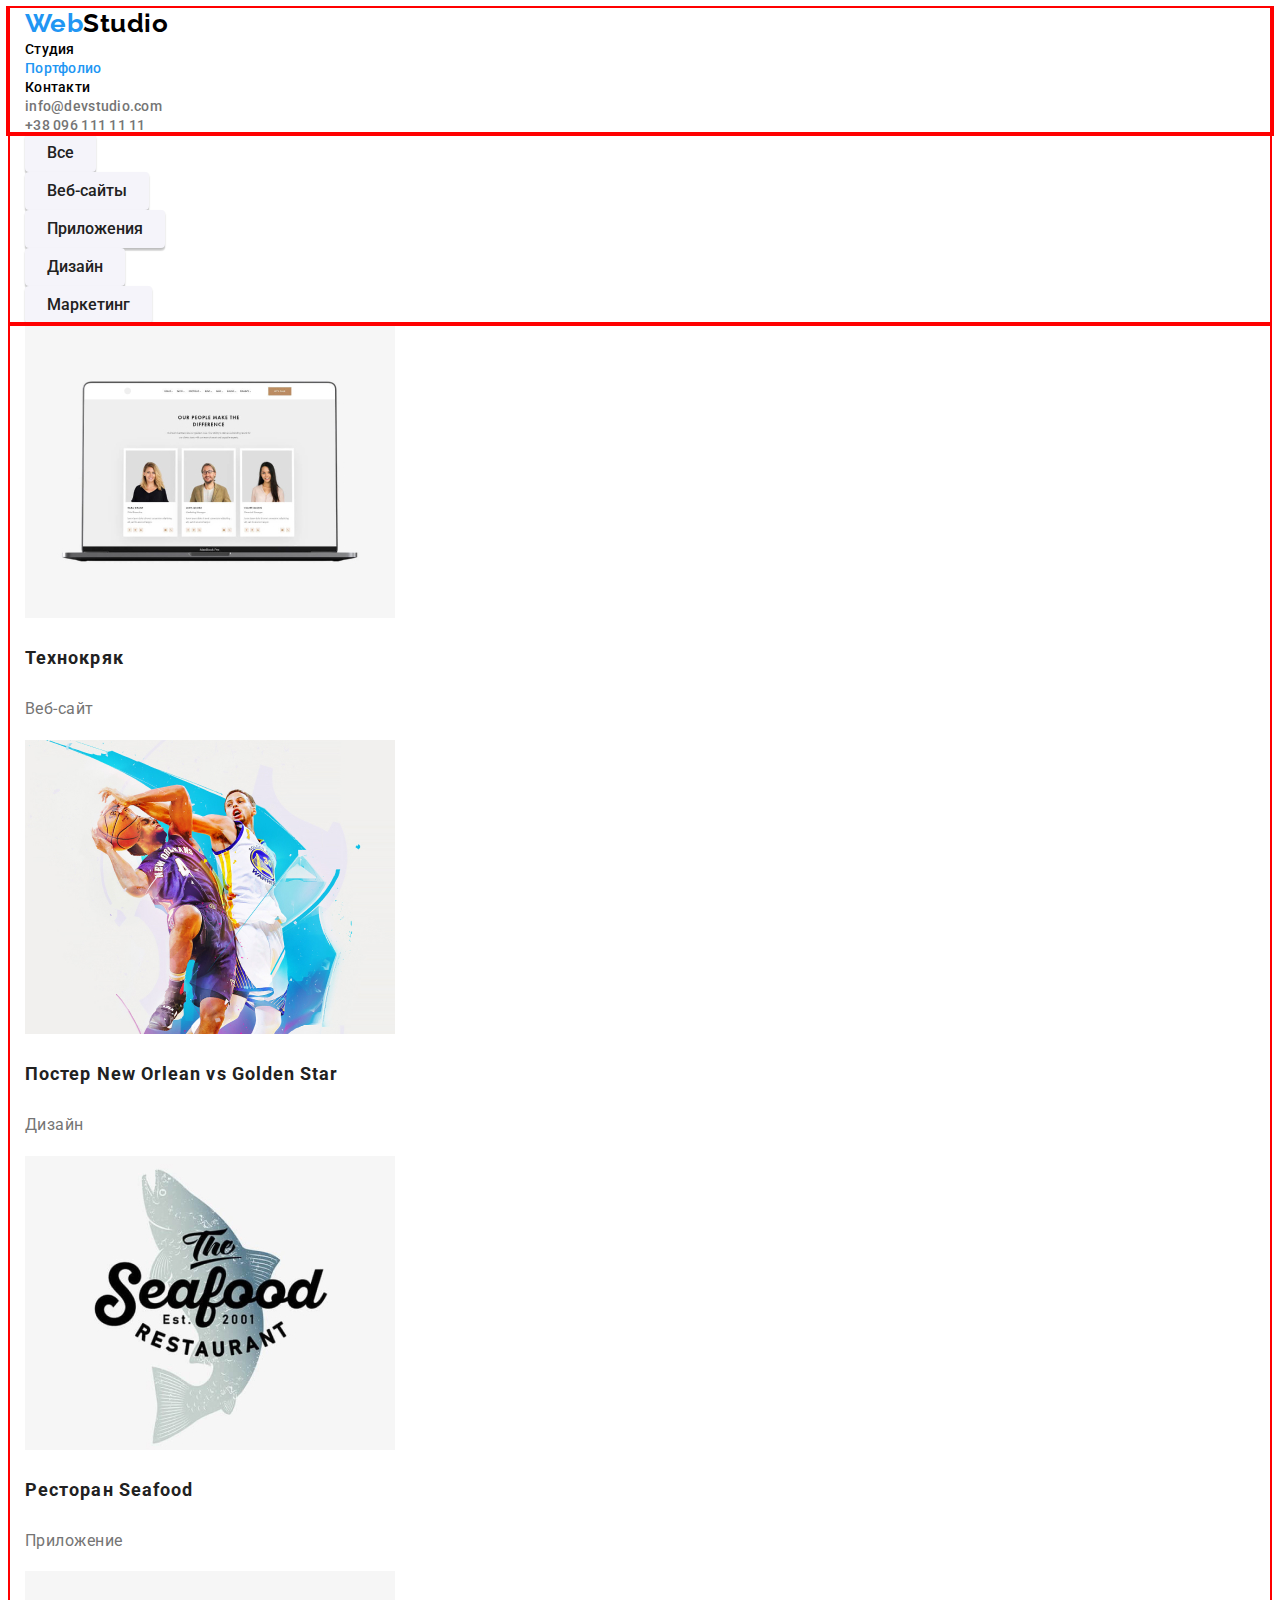
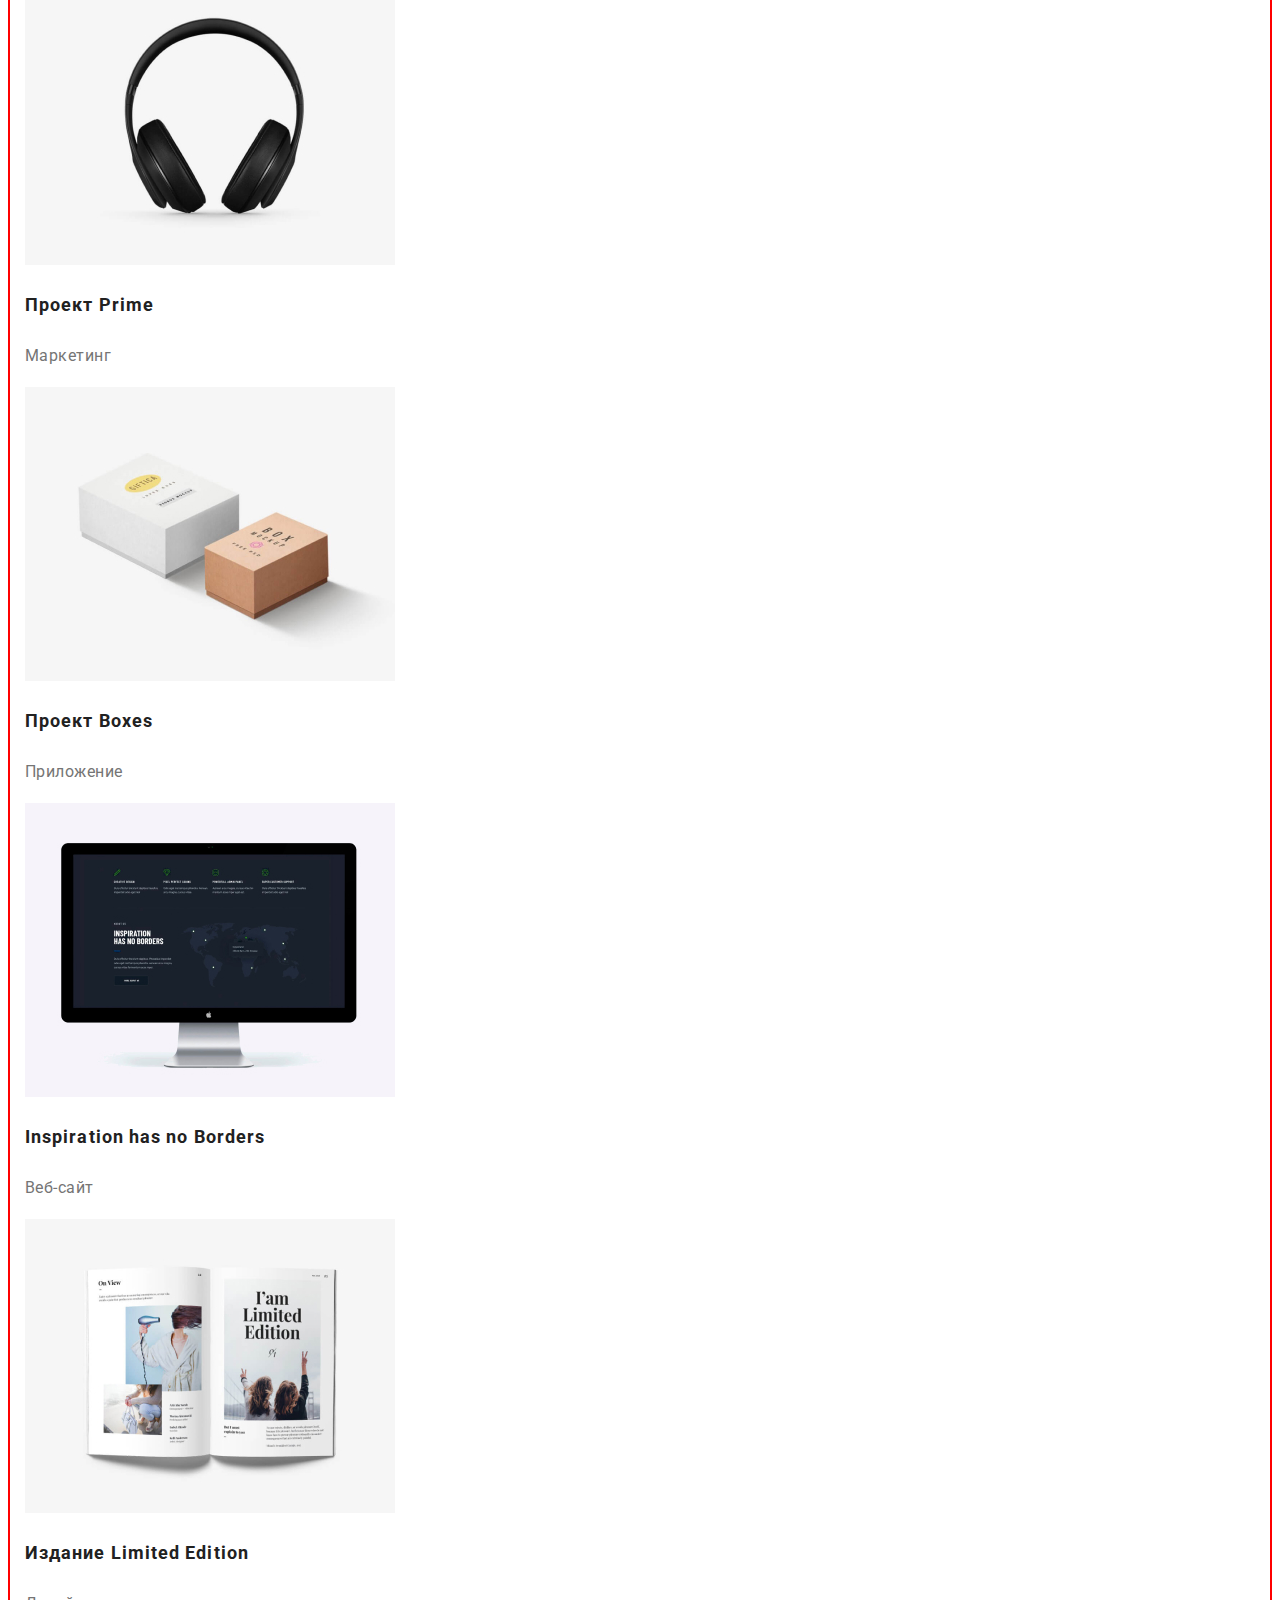
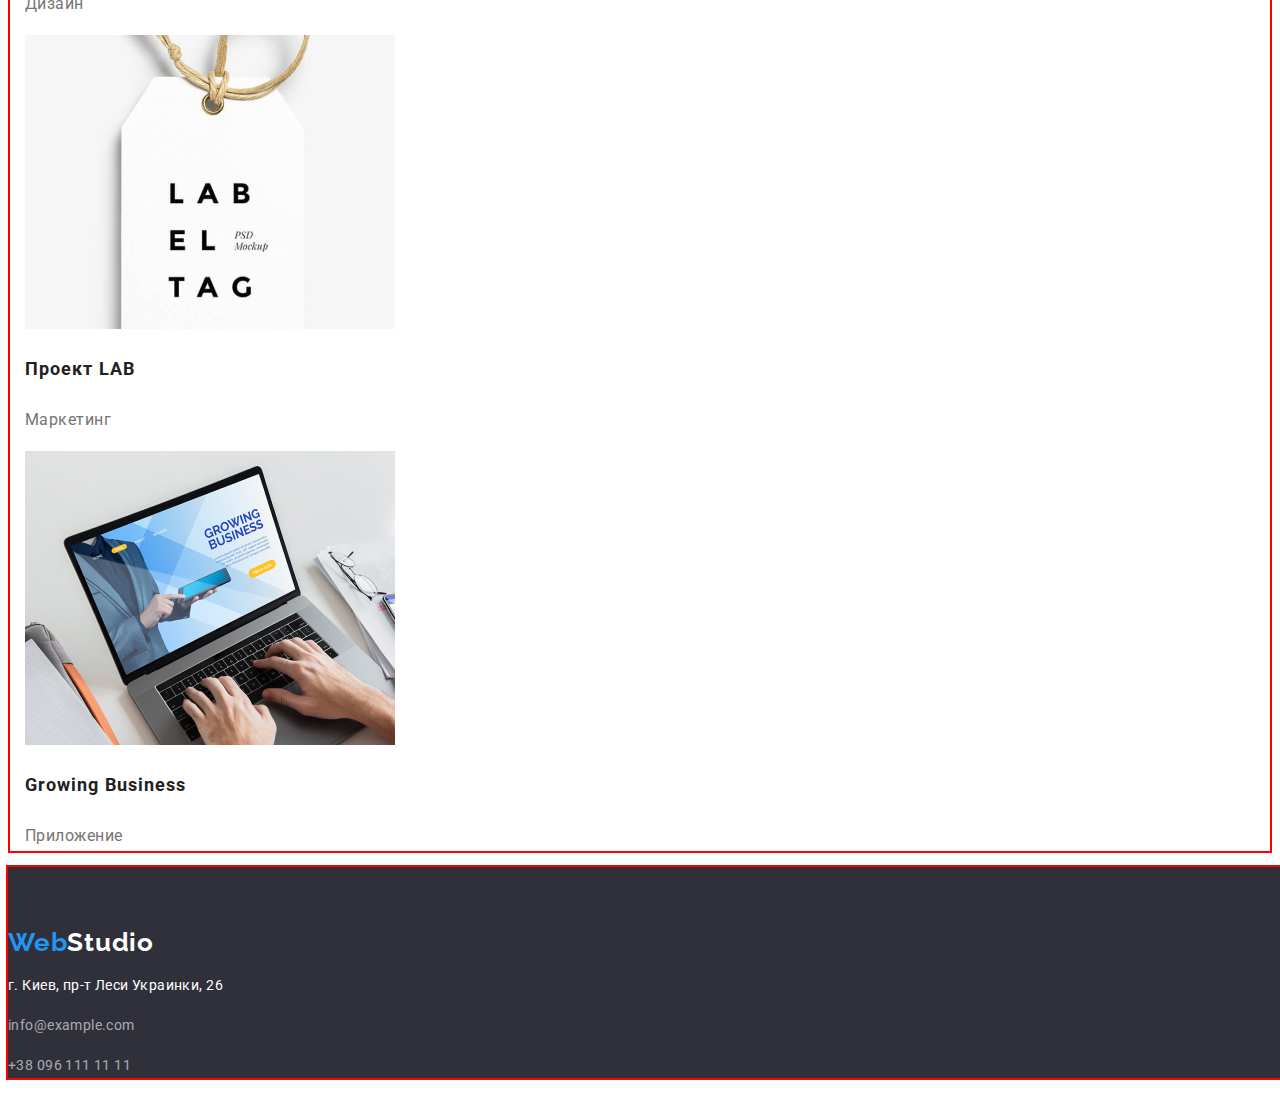
==== portfolio.html @ 94371860 "помилка із марджином в сеції ourwork" ====
<!DOCTYPE html>
<html lang="ru">
  <head>
    <meta charset="UTF-8" />
    <meta name="viewport" content="width=device-width, initial-scale=1.0" />
    <title>Portfolio</title>
    <link
      href="https://fonts.googleapis.com/css2?family=Raleway:wght@700&family=Roboto:wght@400;500;700;900&display=swap"
      rel="stylesheet"
    />
    <link rel="stylesheet" href="./css/style.css" />
  </head>
  <body>
    <!-- шапка-сторінки -->
      <!-- Head site -->
      <header class="header">
        <div class="container"> <nav>
          <a class="webstudio" href="./index.html"
            ><span class="logo">Web</span>Studio</a
          >
          <!-- List of links  -->
          <ul class="nav-site list">
            <li><a href="./index.html" aria-label="головна сторінка" class="link">Студия</a></li>
            <li>
              <a href="./portfolio.html" aria-label="Портфолио" class="link-curent">Портфолио</a>
            </li>
            <li><a href="" aria-label="Контакти" class="link">Контакти</a></li>
          </ul>
        </nav>
        <!-- link email and mobile telephone  -->
        <ul class="nav-auth list">
          <li>
            <a href="mailto:info@devstudio.com" class="mail"
              >info@devstudio.com
            </a>
          </li>
          <li>
            <a href="tel:+380961111111" class="tel">+38 096 111 11 11</a>
          </li>
        </ul></div>
       
      </header>

    <main class="main">
      <!--  меню кнопок filter-->
      <section>
        <div class="container"> <h1 class="visually-hidden">кнопки</h1>
        <!--  можна видалити ul та li і наші кнопки фільтра стануть в радок як і потрібно-->
        <ul class="list">
          <li>
            <button type="button" class="button-menu">Все</button>
          </li>
          <li>
            <button type="button" class="button-menu">Веб-сайты</button>
          </li>
          <li>
            <button type="button" class="button-menu">Приложения</button>
          </li>
          <li>
            <button type="button" class="button-menu">Дизайн</button>
          </li>
          <li>
            <button type="button" class="button-menu">Маркетинг</button>
          </li>
        </ul></div>
       
      </section>

      <!--  секція робіт з картинками  -->
      <section class="samples list">
        <div class="container"> <h2 class="visually-hidden">Портфоліо</h2>
        <ul class="list">
          <li>
            <img src="./img/samples/texnokyak.jpg" alt="Технокряк" width="370" />
            <h3 class="stitle">Технокряк</h3>
            <p class="ptitle">Веб-сайт</p>
          </li>
          <li>
            <img
              src="./img/samples/neworlean.jpg"
              alt="Постер New Orlean vs Golden Star"
              width="370"
            />
            <h3 class="stitle">Постер New Orlean vs Golden Star</h3>
            <p class="ptitle">Дизайн</p>
          </li>
          <li>
            <img src="./img/samples/seafood.jpg" alt="Ресторан Seafood" width="370" />
            <h3 class="stitle">Ресторан Seafood</h3>
            <p class="ptitle">Приложение</p>
          </li>
          <li>
            <img src="./img/samples/prime.jpg" alt="Проект Prime" width="370" />
            <h3 class="stitle">Проект Prime</h3>
            <p class="ptitle">Маркетинг</p>
          </li>
          <li>
            <img src="./img/samples/boxes.jpg" alt="Проект Boxes" width="370" />
            <h3 class="stitle">Проект Boxes</h3>
            <p class="ptitle">Приложение</p>
          </li>
          <li>
            <img
              src="./img/samples/inspiration_borders.jpg"
              alt="Inspiration has no Borders"
              width="370"
            />
            <h3 class="stitle">Inspiration has no Borders</h3>
            <p class="ptitle">Веб-сайт</p>
          </li>
          <li>
            <img
              src="./img/samples/limited_edition.jpg"
              alt="Издание Limited Edition"
              width="370"
            />
            <h3 class="stitle">Издание Limited Edition</h3>
            <p class="ptitle">Дизайн</p>
          </li>
          <li>
            <img src="./img/samples/lab.jpg" alt="Проект LAB" width="370" />
            <h3 class="stitle">Проект LAB</h3>
            <p class="ptitle">Маркетинг</p>
          </li>
          <li>
            <img
              src="./img/samples/growing_business.jpg"
              alt="Growing Business"
              width="370"
            />
            <h3 class="stitle">Growing Business</h3>
            <p class="ptitle">Приложение</p>
          </li>
        </ul></div>
       
      </section>
    </main>

    <!--  footer validator -->
    <footer class="footer">
      <a class="webstudio-footer" href="./index.html"
        ><span class="logo">Web</span>Studio</a
      >

      <address class="adress-footer">
        <p>
          <a class="white" href="https://goo.gl/maps/cjPbNT2nFudDQtk36" target="_blank">г. Киев, пр-т Леси Украинки, 26</a>  </p>
        <p>
          <a href="mailto:info@example.com" class="mail">info@example.com</a>
        </p>
        <p><a href="tel:+380961111111" class="tel">+38 096 111 11 11</a></p>
      </address>
    </footer>
  </body>
</html>
---- css/style.css ----
/* білий #FFFFFF; */
/* чорний #000000; */
/* акценту #2196F3; */
/* основний колір тексту #212121; */
/* другорядний колір тексту #757575; */
/* колір фону main+footer #2f303a; */
/* другорядний колір фону сайту  #F5F4FA; */

/*  outline: 2px solid red;*/
/* background-color: blue */
:root {
--white-color: #ffffff;
--black-color: #000000;
--accent-color: #2196f3;
--main-text-color: #212121;
--secondary-text-color: #757575;
--main-footer-background-color: #2f303a;
--background-grey-color: #f5f4fa;
}

body {
  font-family: Roboto, sans-serif;
  background-color: var(--white-color);
  letter-spacing: 0.03em;
}
 
/* Шапка сторінки */
.header {
  background-color: var(--white-color);
  font-family: Roboto, sans-serif;
  margin: 0 auto;
  outline: 2px solid red;
}
  /*Контейнер nav*/
.container {
width: 1230px;
padding-left: 15px;
padding-right: 15px;
margin: 0 auto;
outline: 2px solid red;
}

/* Лого */
.webstudio {
  font-family: Raleway, sans-serif;
  font-weight: 700;
  font-size: 26px;
  line-height: 1.2;
  color: var(--black-color);
  text-decoration: none;
}
.logo {
  color: var(--accent-color);
}

.list {
  margin: 0;
  padding: 0;
  list-style: none;
}


/* Навігаія сайту */
.nav-site a{
  font-weight: 500;
  font-size: 14px;
  line-height: 1.1;
  letter-spacing: 0.02em;
  color: var(--black-color);
  text-decoration: none;
}
.link:hover,
.link:focus {
  color: var(--accent-color);
}

.nav-site .link-curent {
  color: var(--accent-color);
}

/* Авторизація сайту */
.nav-auth a{
  font-style: normal;
  font-weight: 500;
  font-size: 14px;
  line-height: 1.1;
  letter-spacing: 0.02em;
  color: var(--secondary-text-color);
  text-decoration: none;
}
.mail:hover,
.mail:focus {
  color: var(--accent-color);
}

.tel:hover,
.tel:focus {
  color: var(--accent-color);
}

/*скриваємо заголовок*/
.visually-hidden {
  display: none;
}

/*скриваємо заголовок */

/*.visually-hidden {
  position: absolute;
  clip: rect(0 0 0 0);
  width: 1px;
  height: 1px;
  margin: -1px;
  overflow: hidden;
}
*/
 /*main*/
 .main {
  font-family: Roboto, sans-serif;
 }
/* Секція герой */
.section-hero {
background-color: var(--main-footer-background-color);
text-align: center;
margin-bottom: 94px;

}
.hero-title {
  font-style: normal;
  font-weight: 900;
  text-align: center;
  letter-spacing: 0.06em;
  text-transform: uppercase;
  color: var(--white-color);
  margin-top: 0px;
  padding-top: 200px;;
  margin-bottom: 30px;

}

.button {
  /* font-family: inherit; */
  display: inline-block;
  border-radius: 4px;
  padding: 10px 32px;
  min-width: 200px;
  text-align: center;
  text-decoration: none;
  background-color: var(--accent-color);
  color: var(--white-color);
  font-weight: 700;
  font-size: 16px;
  line-height: 1.87;
  letter-spacing: 0.06em;
  background: var(--accent-color);
  box-shadow: 0px 4px 4px rgba(0, 0, 0, 0.15);
  margin-bottom: 200px;
}
/* Секція особливості*/

.section-features{
  padding-bottom: 94px;
}
.section-features .caption {
  font-weight: 700;
  font-size: 14px;
  line-height: 1.1;
  text-transform: uppercase;
  color: var(--main-text-color);
  letter-spacing: 0.03em;
  margin-top: 0px;
  margin-bottom: 10px;
  filter: drop-shadow(0px 4px 4px rgba(0, 0, 0, 0.25));
}

.section-features .text {
  font-weight: 400;
  font-size: 14px;
  line-height: 1.71;
  color: var(--secondary-text-color);
  letter-spacing: 0.03em;
  
}


.section-ourwork{
  margin-bottom: 94px;
}
/*чим ми займаємось*/
.section-ourwork .caption {
  font-weight: 700;
  font-size: 36px;
  line-height: 1.2px;
  text-align: center;
  color: var(--primary-text-color);
  letter-spacing: 0.03em;
  margin-bottom: 50px;
}



/* наша команда*/
.section-ourteam {
  background-color: var(--background-grey-color);
}

.section-ourteam .caption {
  font-weight: 700;
  font-size: 36px;
  line-height: 1.2;
  text-align: center;
  color: var(--main-text-color);
  letter-spacing: 0.03em;
  margin-top: 0px;
  padding: 0px;
}


.section-ourteam .subject {
  font-weight: 500;
  font-size: 16px;
  line-height: 1.2px;
  color: var(--main-text-color);
  letter-spacing: 0.03em;
}

.section-ourteam .heading {
  font-weight: 400;
  font-size: 16px;
  line-height: 19px;
  color: var(--secondary-text-color);
  letter-spacing: 0.03em;
}

/* footer підвал*/

.footer {
  background-color: var(--main-footer-background-color);
  width: 1600px;
  margin: 0 auto;
  outline: 2px solid red;
  padding-top: 60px;
}
/* Підвал сторінки логотип */
.webstudio-footer {
  font-family: Raleway, sans-serif;
  font-weight: 700;
  font-size: 26px;
  line-height: 31px;
  color: var(--white-color);
  text-decoration: none;
  letter-spacing: 0.03em;
  padding-bottom: 20px;
}
.adress-footer{
  padding-bottom: 60px;
  margin: 0px;
  padding: 0px;
}

.adress-footer .white{
  font-style: normal;
  font-weight: 400;
  font-size: 14px;
  line-height: 1.71;
  color: var(--white-color);
  letter-spacing: 0.03em;
}

.adress-footer a {
  font-style: normal;
  font-weight: 400;
  font-size: 14px;
  line-height: 1.71;
  letter-spacing: 0.03em;
  color:  rgba(255, 255, 255, 0.6);
  text-decoration: none;
 }

.mail:hover,
.mail:focus {
  color: var(--accent-color);
}

.tel:hover,
.tel:focus {
  color: var(--accent-color);
}



.button-menu {
  display: inline-block;
  background-color: var(--background-grey-color);
  font-family: "Roboto", sans-serif;
  font-style: normal;
  font-weight: 500;
  font-size: 16px;
  line-height: 1.62;
  text-align: center;
  color: var(--main-text-color);
  border: none;
  box-shadow: 0px 3px 1px rgba(0, 0, 0, 0.1), 0px 1px 2px rgba(0, 0, 0, 0.08), 0px 2px 2px rgba(0, 0, 0, 0.12);
  border-radius: 4px;
  padding: 6px 22px;
}

.button-menu:hover {
  background-color: var(--accent-color);
  color: var(--white-color);
}

/* секція робіт з картинками*/
.samples-list {
  list-style: none;
}
.stitle {
  font-weight: 700;
  font-size: 18px;
  line-height: 2;
  letter-spacing: 0.06em;
  color: var(--main-text-color);
}

.ptitle {
  font-weight: 400;
  font-size: 16px;
  line-height: 1.87;
  color: var(--secondary-text-color);
  letter-spacing: 0.03em;
}
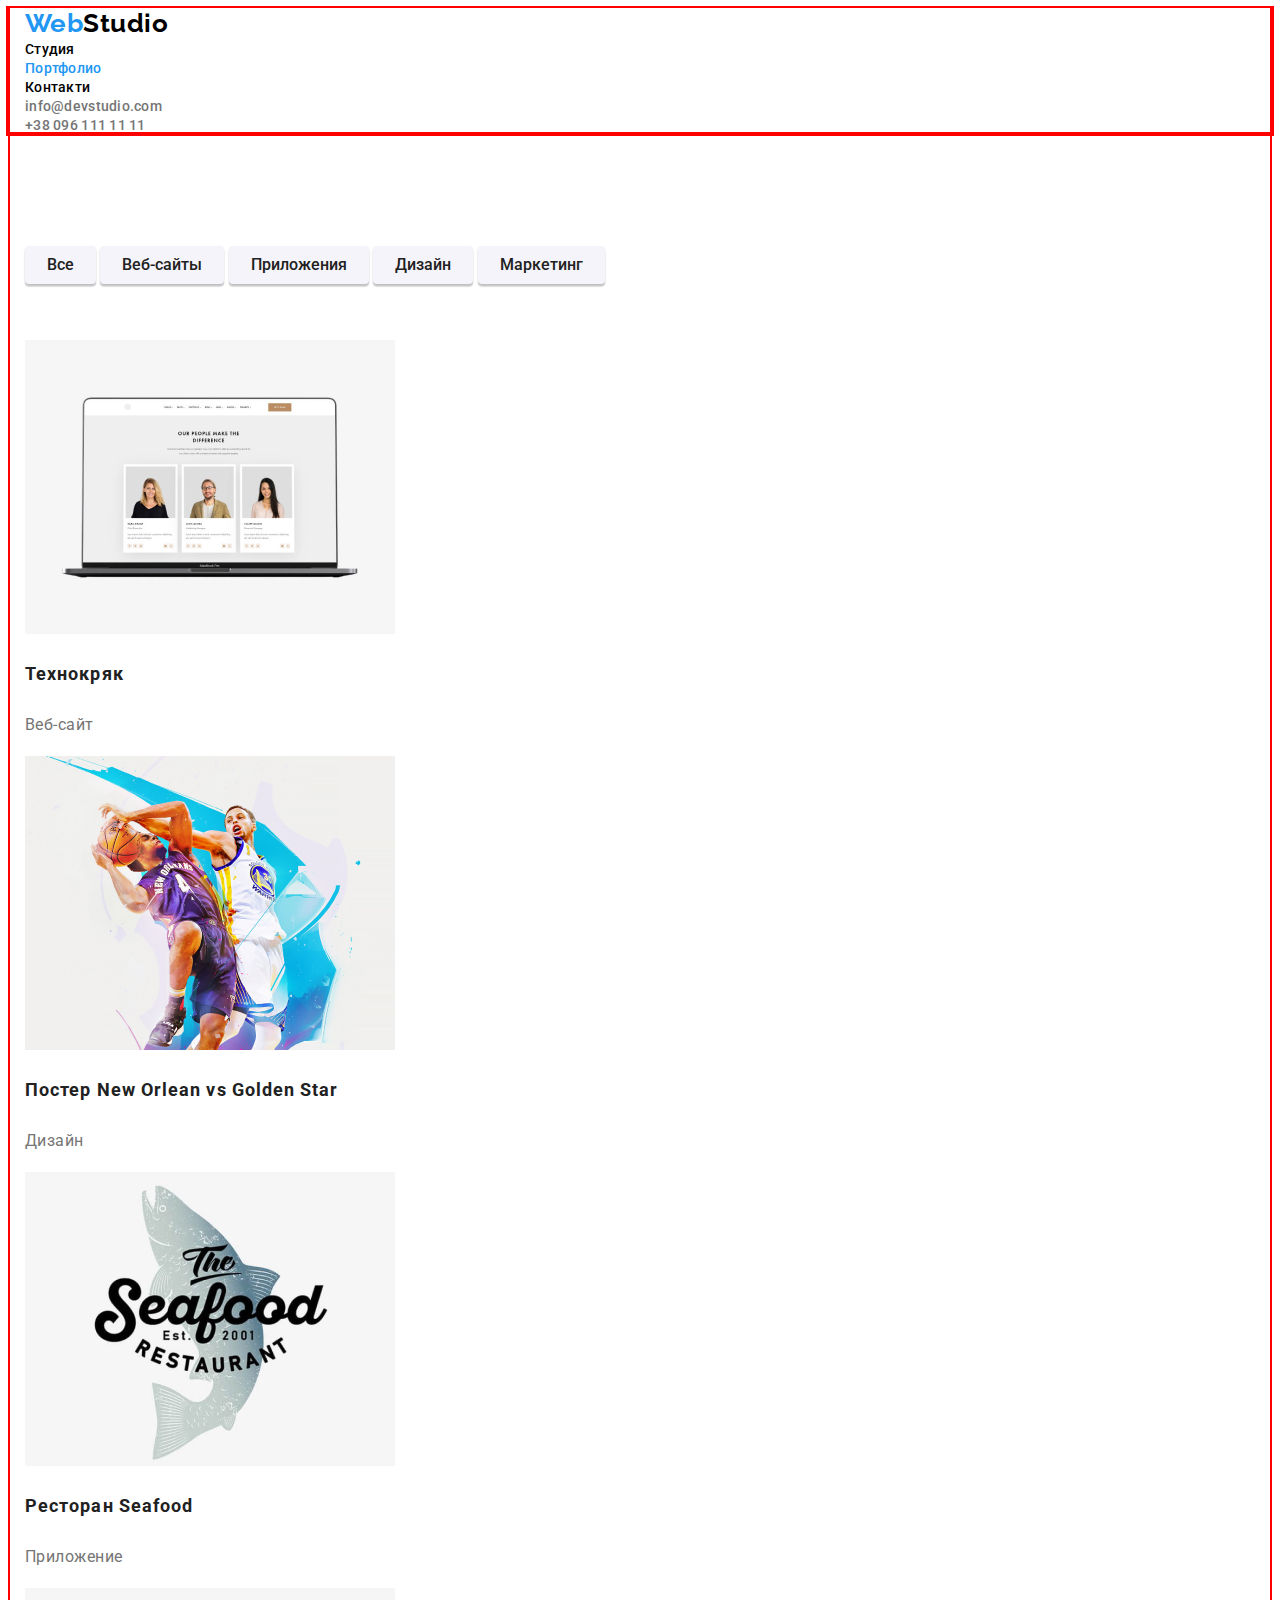
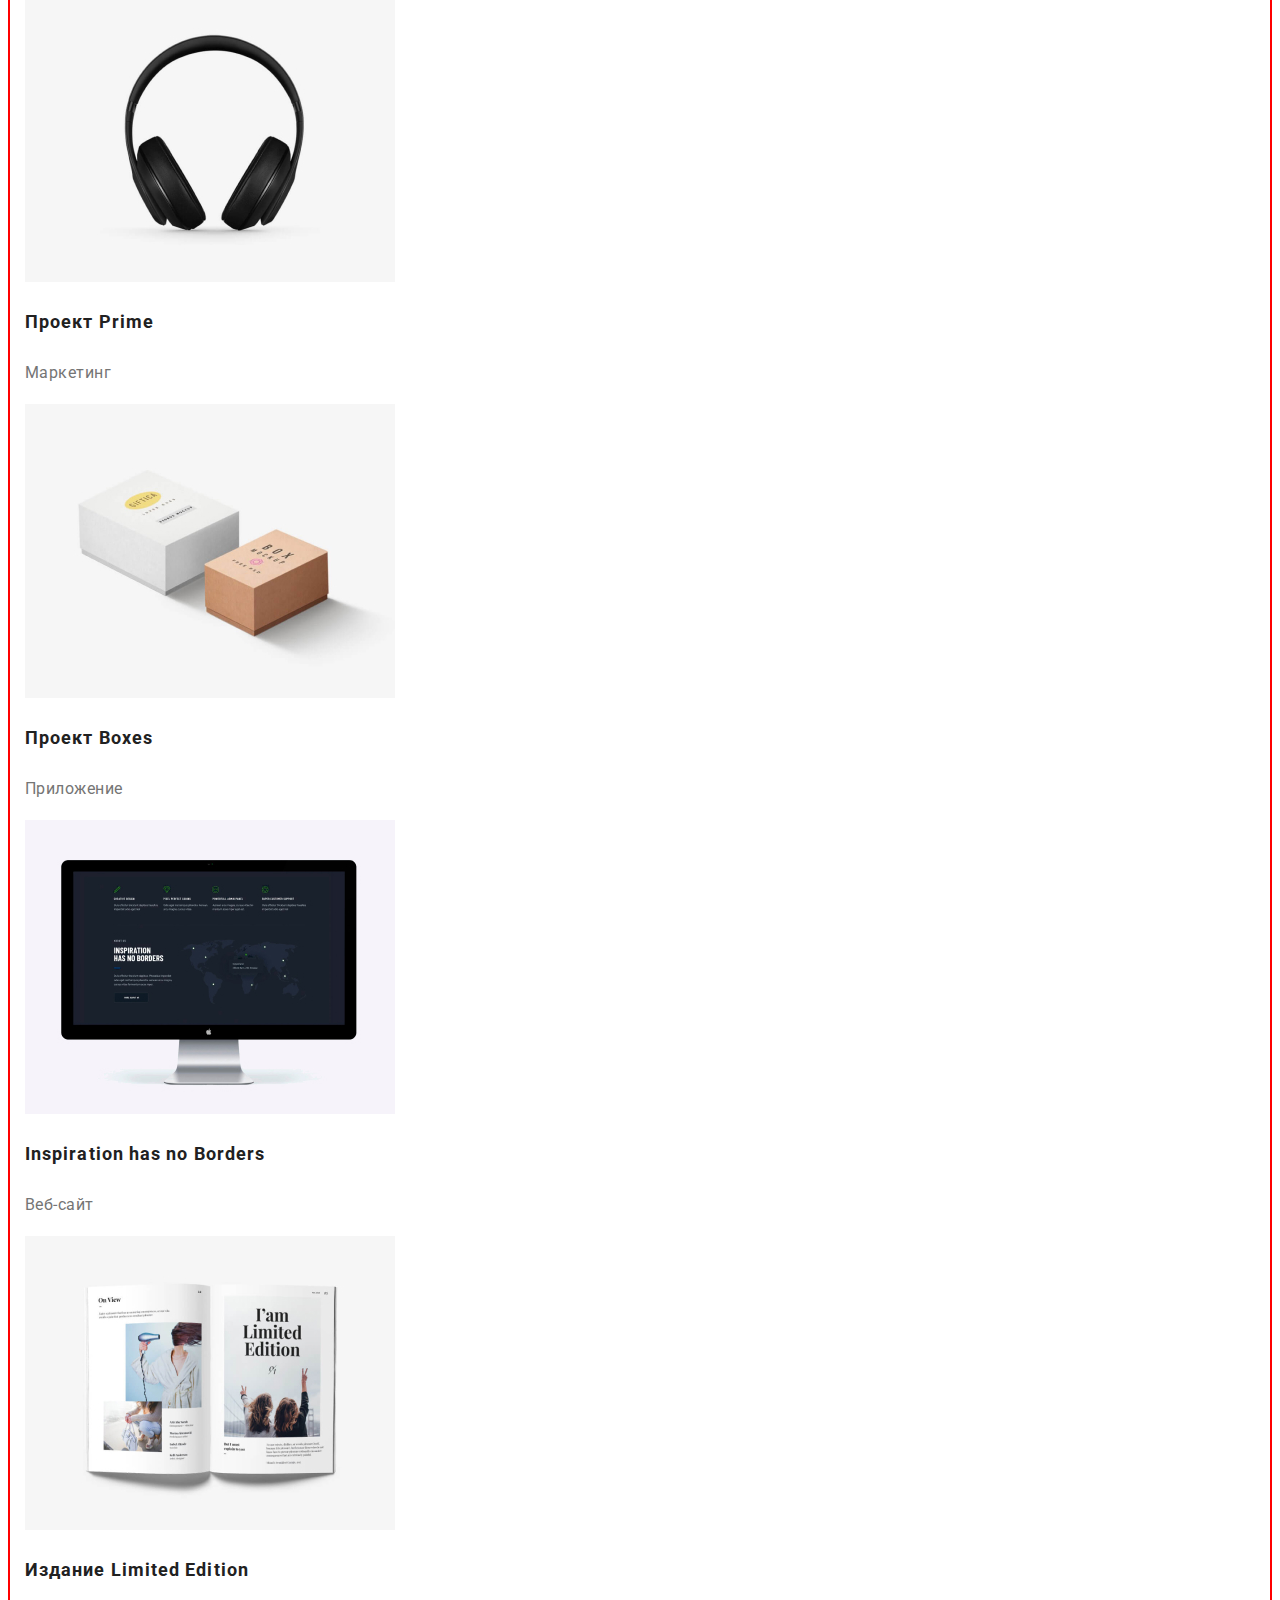
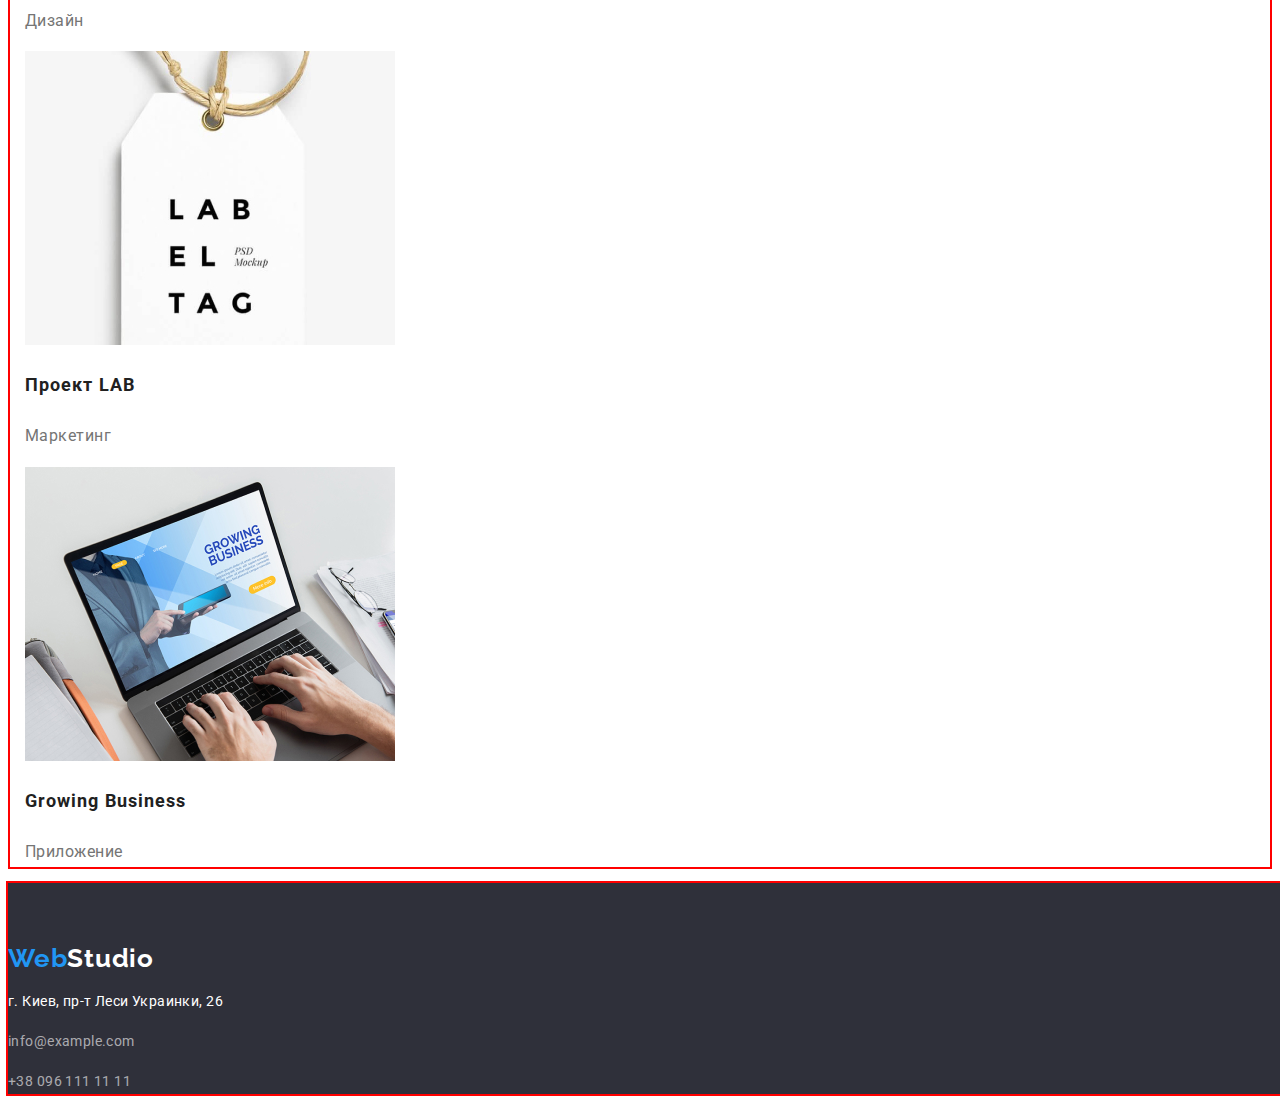
==== commit 49296d96: "в кнопок забрав ul і li" ====
--- a/portfolio.html
+++ b/portfolio.html
@@ -44,31 +44,24 @@
     <main class="main">
       <!--  меню кнопок filter-->
       <section>
-        <div class="container"> <h1 class="visually-hidden">кнопки</h1>
+        <div class="container">
+           <h1 class="visually-hidden">кнопки</h1>
         <!--  можна видалити ul та li і наші кнопки фільтра стануть в радок як і потрібно-->
-        <ul class="list">
-          <li>
+        
             <button type="button" class="button-menu">Все</button>
-          </li>
-          <li>
+       
             <button type="button" class="button-menu">Веб-сайты</button>
-          </li>
-          <li>
+         
             <button type="button" class="button-menu">Приложения</button>
-          </li>
-          <li>
+         
             <button type="button" class="button-menu">Дизайн</button>
-          </li>
-          <li>
+         
             <button type="button" class="button-menu">Маркетинг</button>
-          </li>
-        </ul></div>
-       
-      </section>
+        
+            
 
       <!--  секція робіт з картинками  -->
-      <section class="samples list">
-        <div class="container"> <h2 class="visually-hidden">Портфоліо</h2>
+       <h2 class="visually-hidden">Портфоліо</h2>
         <ul class="list">
           <li>
             <img src="./img/samples/texnokyak.jpg" alt="Технокряк" width="370" />
--- a/css/style.css
+++ b/css/style.css
@@ -33,6 +33,8 @@
 }
   /*Контейнер nav*/
 .container {
+  margin-left: auto;
+  margin-right: auto;
 width: 1230px;
 padding-left: 15px;
 padding-right: 15px;
@@ -122,9 +124,10 @@
 .section-hero {
 background-color: var(--main-footer-background-color);
 text-align: center;
-margin-bottom: 94px;
-
-}
+padding-top: 200px;
+
+}
+
 .hero-title {
   font-style: normal;
   font-weight: 900;
@@ -133,7 +136,6 @@
   text-transform: uppercase;
   color: var(--white-color);
   margin-top: 0px;
-  padding-top: 200px;;
   margin-bottom: 30px;
 
 }
@@ -159,7 +161,9 @@
 /* Секція особливості*/
 
 .section-features{
-  padding-bottom: 94px;
+  padding-top: 94px;
+  padding-bottom: 79px;
+  outline: 2px solid red;
 }
 .section-features .caption {
   font-weight: 700;
@@ -170,7 +174,7 @@
   letter-spacing: 0.03em;
   margin-top: 0px;
   margin-bottom: 10px;
-  filter: drop-shadow(0px 4px 4px rgba(0, 0, 0, 0.25));
+
 }
 
 .section-features .text {
@@ -179,25 +183,32 @@
   line-height: 1.71;
   color: var(--secondary-text-color);
   letter-spacing: 0.03em;
+  margin-bottom: 0px;
   
 }
 
 
 .section-ourwork{
-  margin-bottom: 94px;
-}
-/*чим ми займаємось*/
-.section-ourwork .caption {
-  font-weight: 700;
-  font-size: 36px;
-  line-height: 1.2px;
-  text-align: center;
-  color: var(--primary-text-color);
-  letter-spacing: 0.03em;
-  margin-bottom: 50px;
-}
-
-
+  margin-top: 0px;
+  margin-bottom: 109px;
+   }
+
+/*чим ми займаємось млдуль 3 вебінар 5 34 хвилина*/
+
+/*видалити і переписати, для тега h2 дати інший клас!!!*/
+.section-ourwork .headline{
+   font-weight: 700;
+   margin-top: 0px;
+   margin-bottom: 50px;
+   color: var(--primary-text-color);
+   text-align: center;
+   outline: 5px solid red;
+   text-shadow: 0px 4px 4px rgba(0, 0, 0, 0.25);  
+   font-weight: 700;
+   font-size: 36px;
+   line-height: 1.2;
+   letter-spacing: 0.03em;
+}
 
 /* наша команда*/
 .section-ourteam {
@@ -215,6 +226,9 @@
   padding: 0px;
 }
 
+.section-ourteam .image {
+  margin-bottom: 30px;
+}
 
 .section-ourteam .subject {
   font-weight: 500;
@@ -222,6 +236,7 @@
   line-height: 1.2px;
   color: var(--main-text-color);
   letter-spacing: 0.03em;
+  margin-bottom: 10px;
 }
 
 .section-ourteam .heading {
@@ -230,6 +245,7 @@
   line-height: 19px;
   color: var(--secondary-text-color);
   letter-spacing: 0.03em;
+  margin-bottom: 0px;
 }
 
 /* footer підвал*/
@@ -287,11 +303,8 @@
   color: var(--accent-color);
 }
 
-
-
 .button-menu {
   display: inline-block;
-  background-color: var(--background-grey-color);
   font-family: "Roboto", sans-serif;
   font-style: normal;
   font-weight: 500;
@@ -300,20 +313,20 @@
   text-align: center;
   color: var(--main-text-color);
   border: none;
+  background-color: var(--background-grey-color);
   box-shadow: 0px 3px 1px rgba(0, 0, 0, 0.1), 0px 1px 2px rgba(0, 0, 0, 0.08), 0px 2px 2px rgba(0, 0, 0, 0.12);
   border-radius: 4px;
   padding: 6px 22px;
-}
-
+  margin-top: 112px;
+  margin-bottom: 56px;
+}
 .button-menu:hover {
   background-color: var(--accent-color);
   color: var(--white-color);
 }
 
 /* секція робіт з картинками*/
-.samples-list {
-  list-style: none;
-}
+
 .stitle {
   font-weight: 700;
   font-size: 18px;
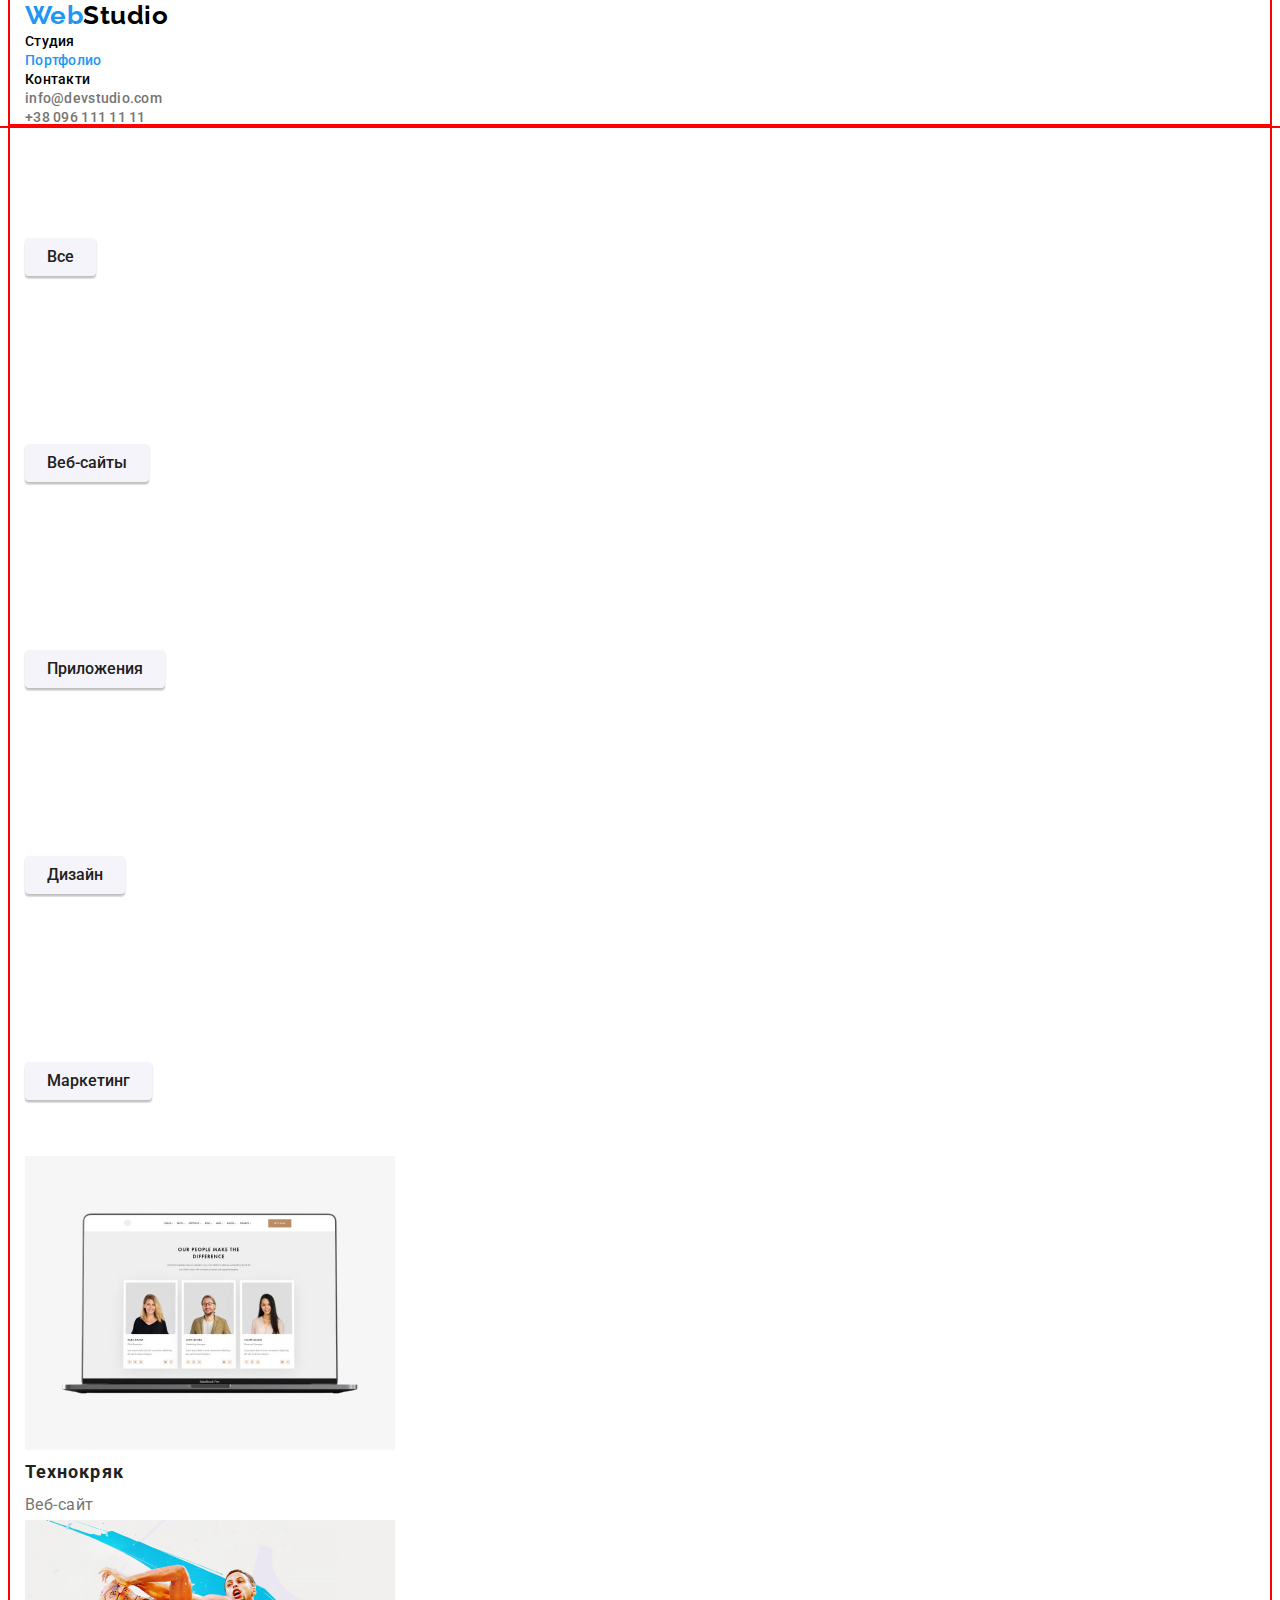
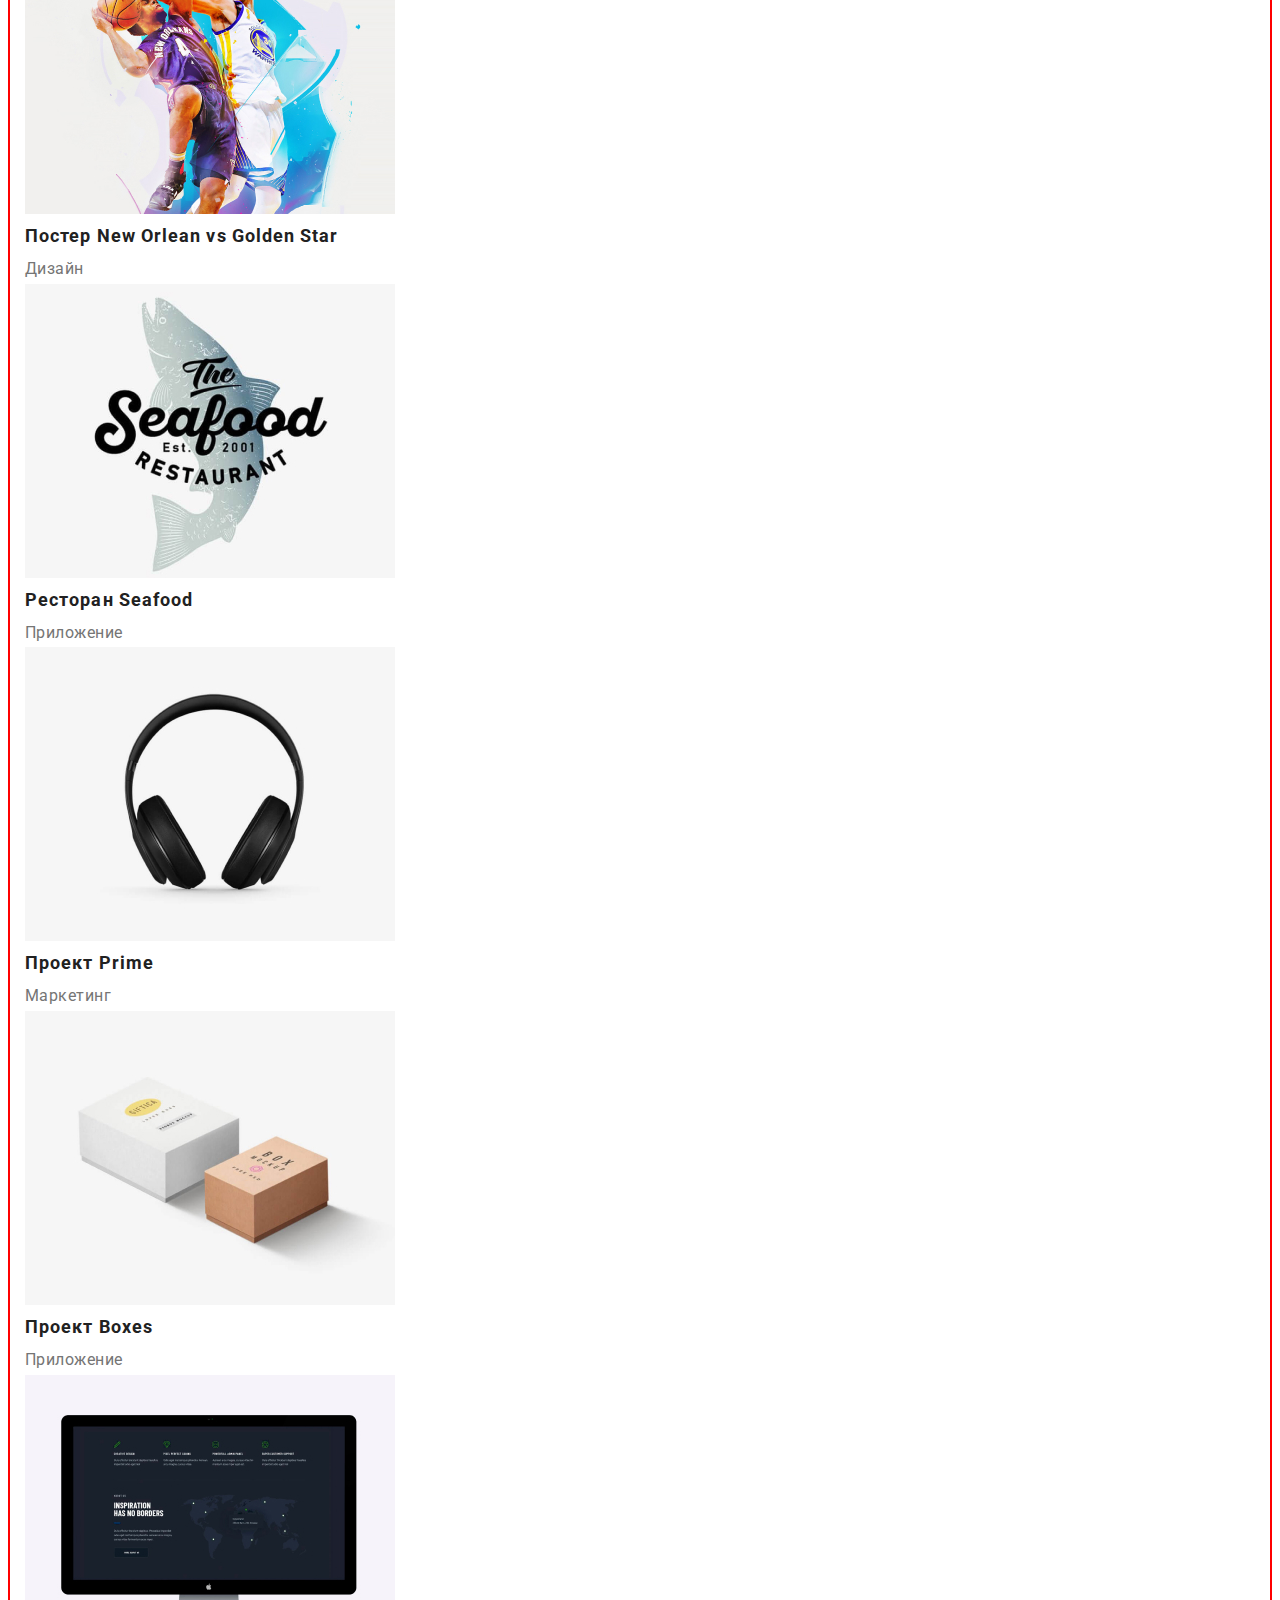
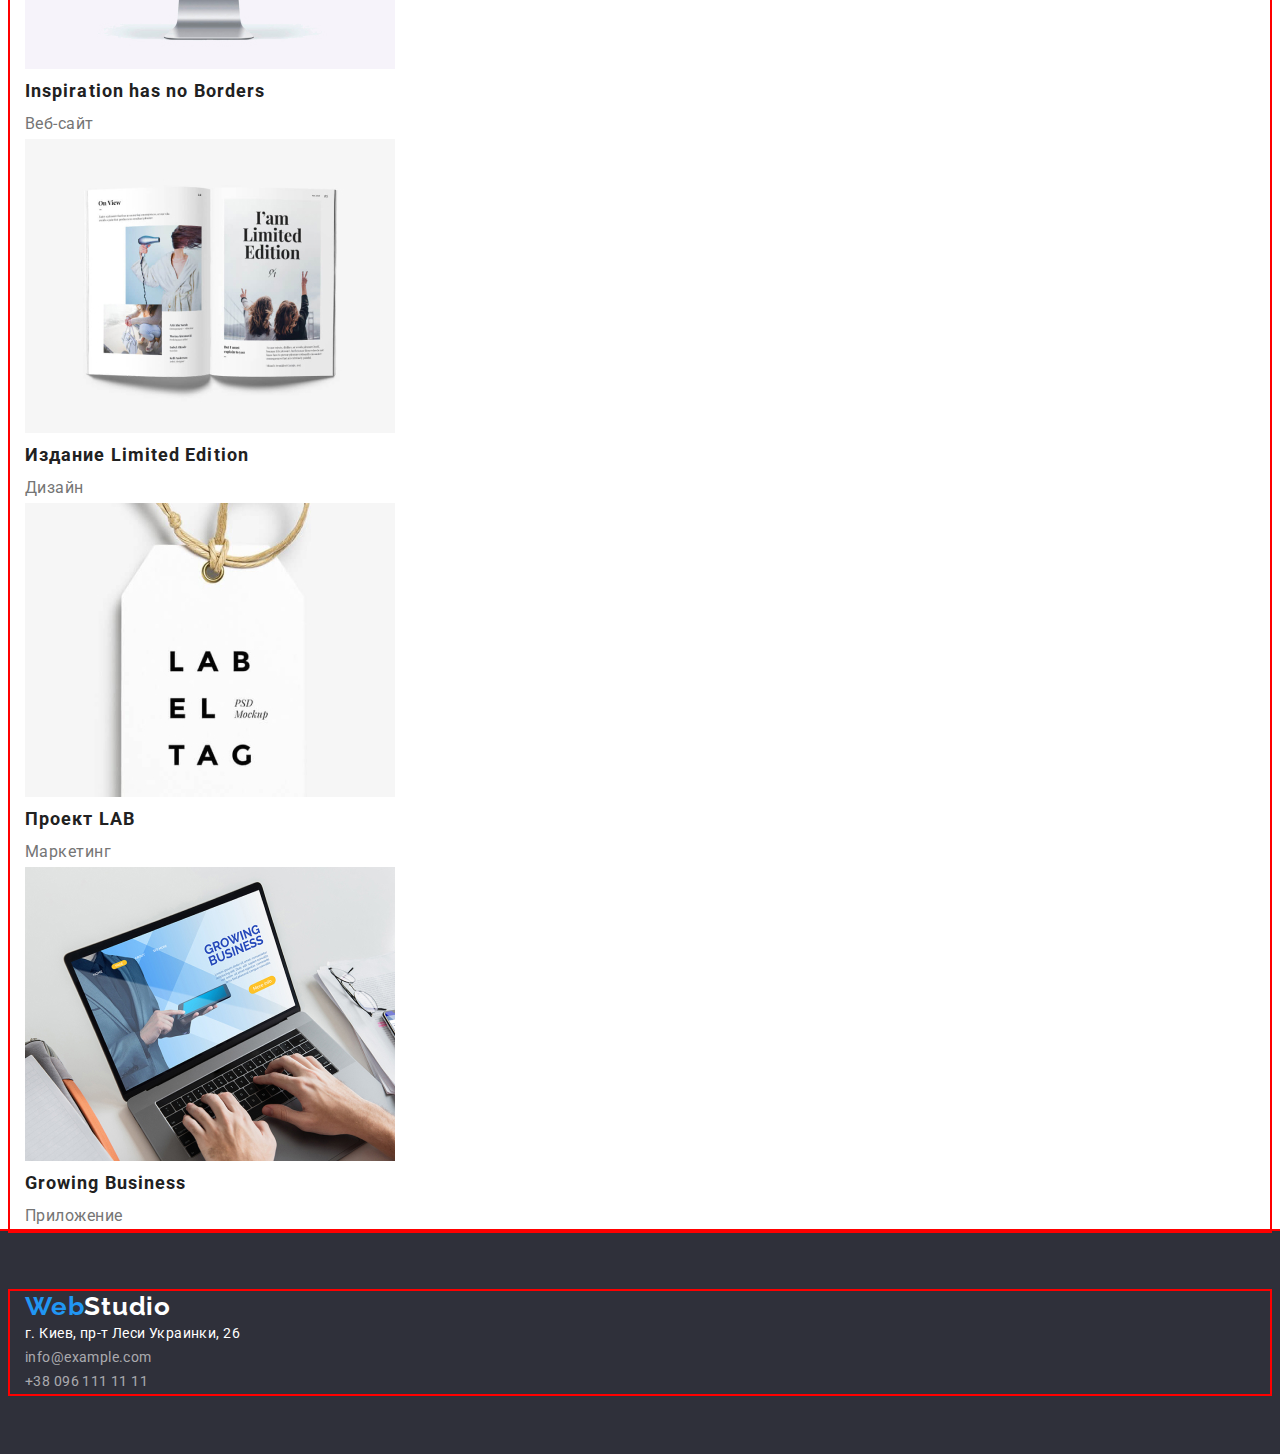
==== commit 37a0dc74: "розмітка по марджин і паддінг завершено!" ====
--- a/portfolio.html
+++ b/portfolio.html
@@ -44,20 +44,25 @@
     <main class="main">
       <!--  меню кнопок filter-->
       <section>
-        <div class="container">
-           <h1 class="visually-hidden">кнопки</h1>
+        <div class="container"> <h1 class="visually-hidden">кнопки</h1>
         <!--  можна видалити ul та li і наші кнопки фільтра стануть в радок як і потрібно-->
-        
+        <ul class="list">
+          <li>
             <button type="button" class="button-menu">Все</button>
-       
+          </li>
+          <li>
             <button type="button" class="button-menu">Веб-сайты</button>
-         
+          </li>
+          <li>
             <button type="button" class="button-menu">Приложения</button>
-         
+          </li>
+          <li>
             <button type="button" class="button-menu">Дизайн</button>
-         
+          </li>
+          <li>
             <button type="button" class="button-menu">Маркетинг</button>
-        
+          </li>
+        </ul>
             
 
       <!--  секція робіт з картинками  -->
@@ -131,7 +136,7 @@
 
     <!--  footer validator -->
     <footer class="footer">
-      <a class="webstudio-footer" href="./index.html"
+      <div class="container"> <a class="webstudio-footer" href="./index.html"
         ><span class="logo">Web</span>Studio</a
       >
 
@@ -142,7 +147,8 @@
           <a href="mailto:info@example.com" class="mail">info@example.com</a>
         </p>
         <p><a href="tel:+380961111111" class="tel">+38 096 111 11 11</a></p>
-      </address>
+      </address></div>
+     
     </footer>
   </body>
 </html>
--- a/css/style.css
+++ b/css/style.css
@@ -8,6 +8,11 @@
 
 /*  outline: 2px solid red;*/
 /* background-color: blue */
+
+* {
+  margin: 0px;
+  bottom: 0px;
+}
 :root {
 --white-color: #ffffff;
 --black-color: #000000;
@@ -23,7 +28,7 @@
   background-color: var(--white-color);
   letter-spacing: 0.03em;
 }
- 
+                                        /*Студія*/
 /* Шапка сторінки */
 .header {
   background-color: var(--white-color);
@@ -191,7 +196,7 @@
 .section-ourwork{
   margin-top: 0px;
   margin-bottom: 109px;
-   }
+}
 
 /*чим ми займаємось млдуль 3 вебінар 5 34 хвилина*/
 
@@ -251,11 +256,11 @@
 /* footer підвал*/
 
 .footer {
-  background-color: var(--main-footer-background-color);
-  width: 1600px;
+  background-color: var(--main-footer-background-color);  
   margin: 0 auto;
   outline: 2px solid red;
   padding-top: 60px;
+  padding-bottom: 60px;
 }
 /* Підвал сторінки логотип */
 .webstudio-footer {
@@ -266,12 +271,11 @@
   color: var(--white-color);
   text-decoration: none;
   letter-spacing: 0.03em;
-  padding-bottom: 20px;
+  margin-bottom: 20px;
 }
 .adress-footer{
-  padding-bottom: 60px;
   margin: 0px;
-  padding: 0px;
+
 }
 
 .adress-footer .white{
@@ -303,6 +307,8 @@
   color: var(--accent-color);
 }
 
+
+                    /*Портфоліо*/
 .button-menu {
   display: inline-block;
   font-family: "Roboto", sans-serif;
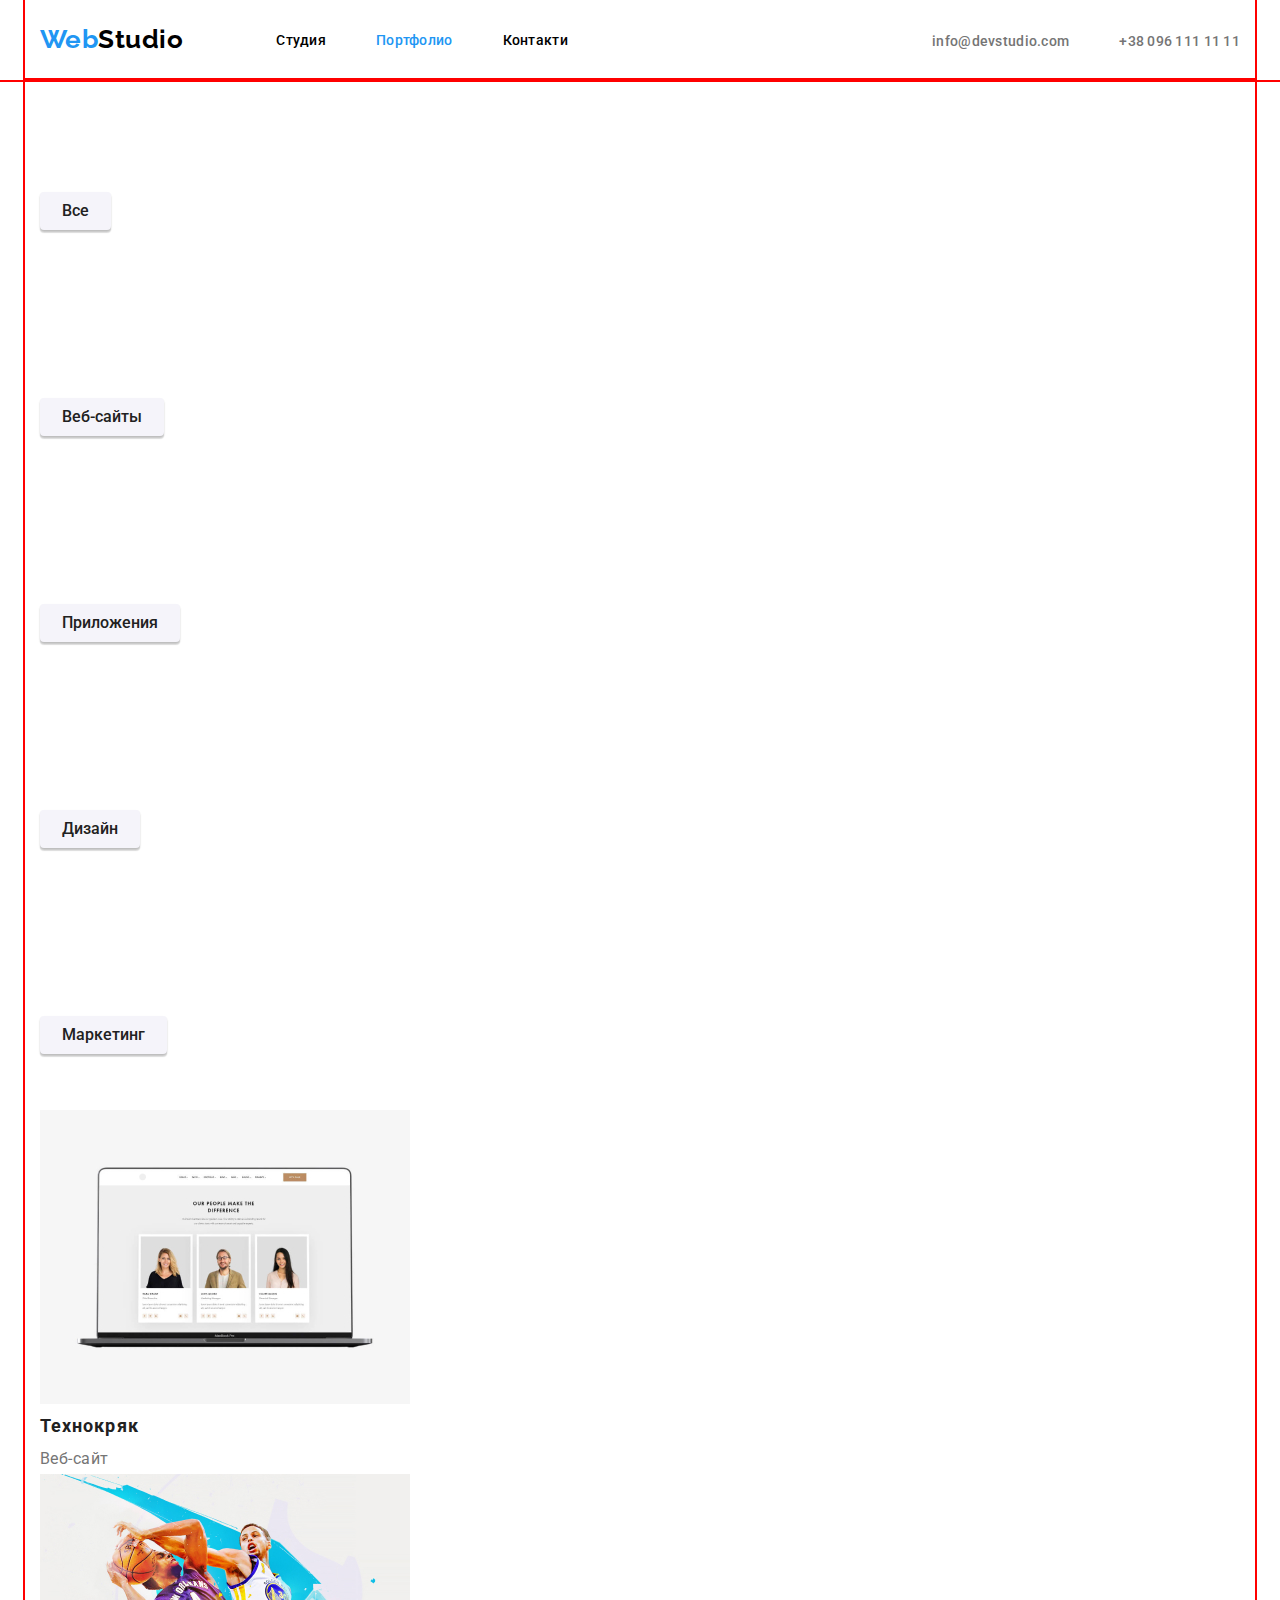
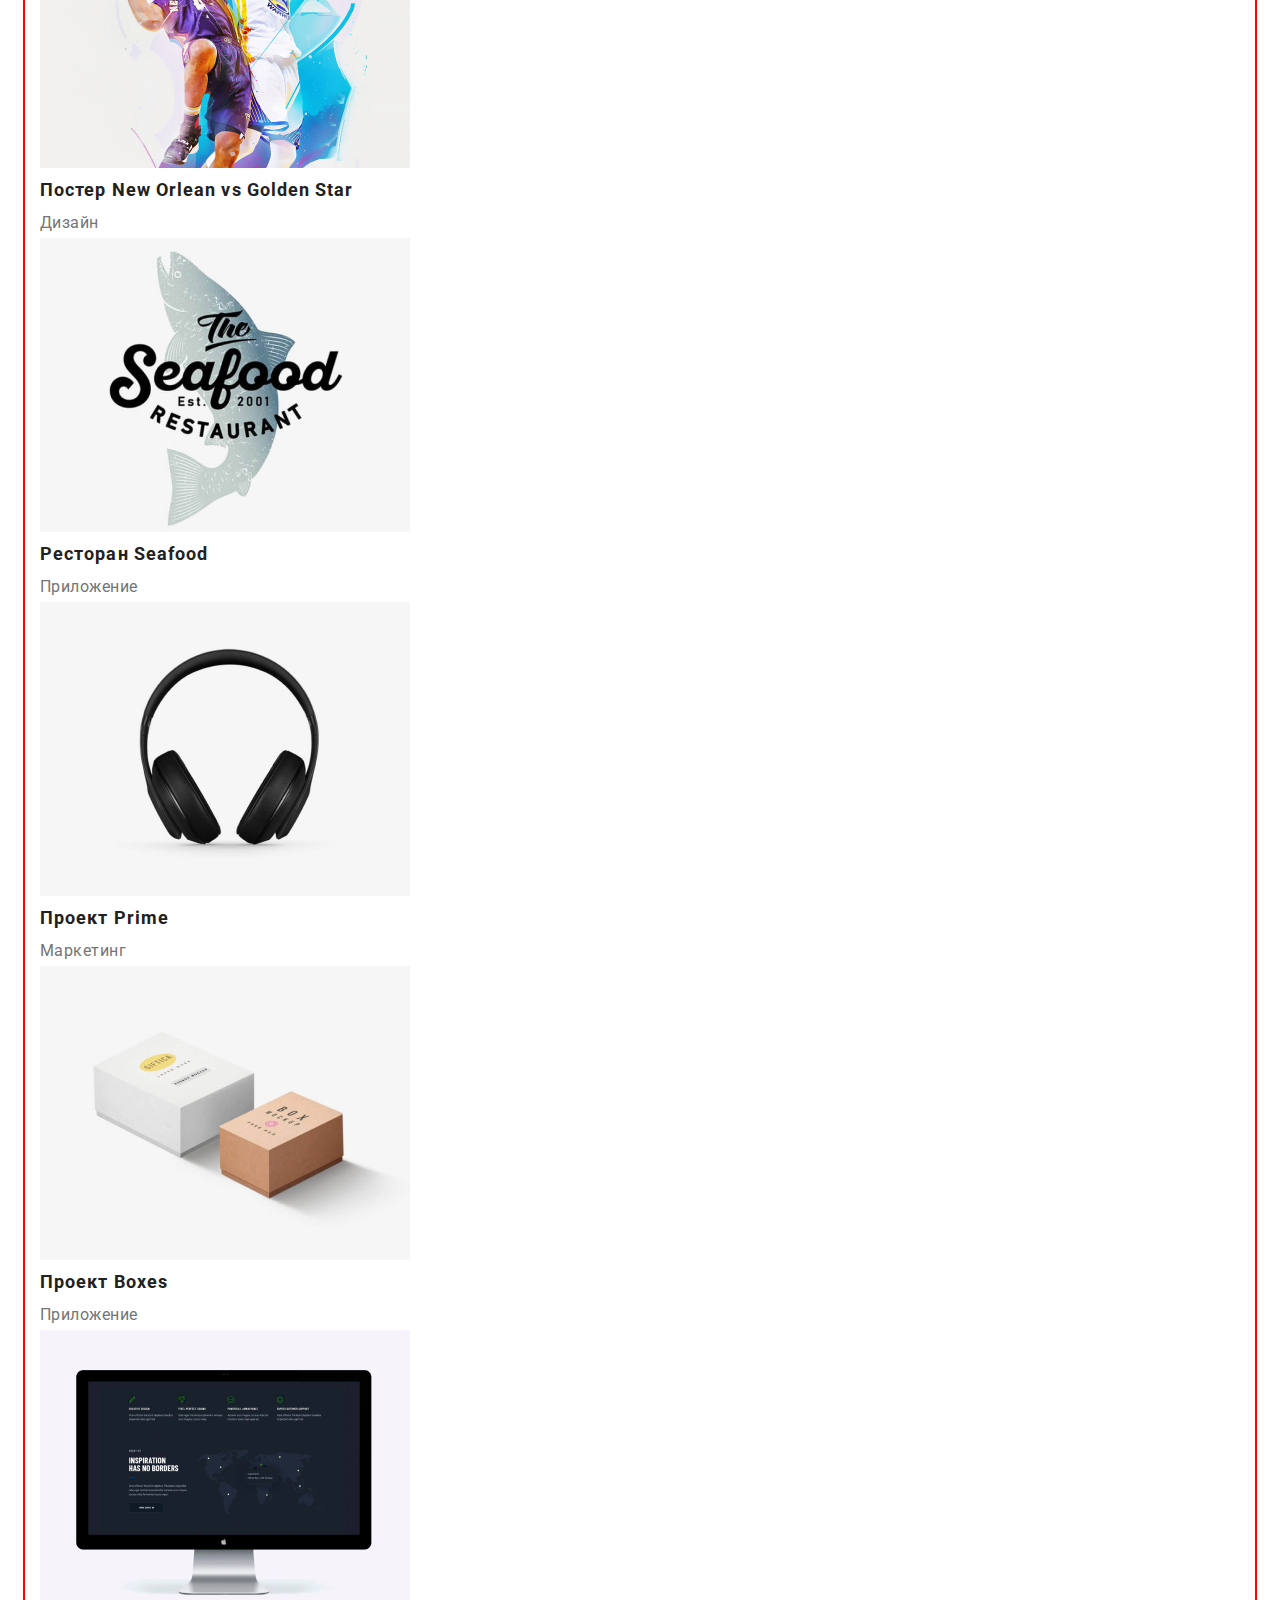
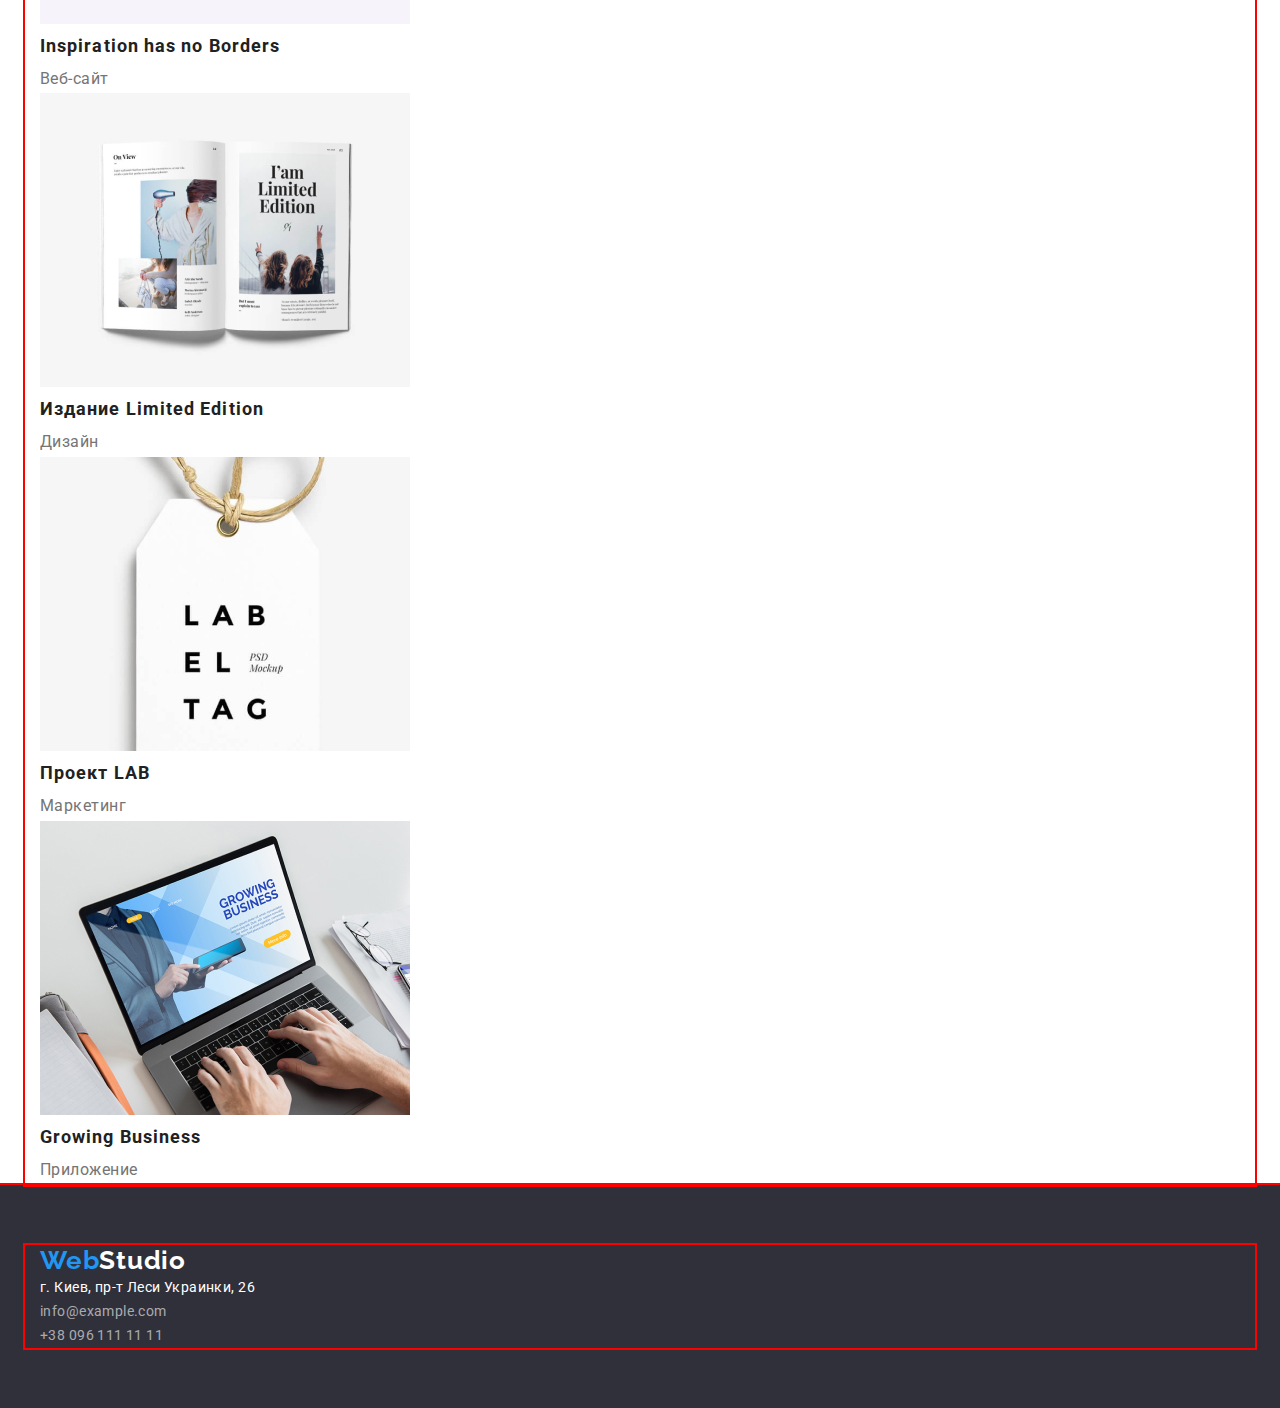
==== commit ce1674ff: "Описую в CSS блоки" ====
--- a/portfolio.html
+++ b/portfolio.html
@@ -14,27 +14,28 @@
     <!-- шапка-сторінки -->
       <!-- Head site -->
       <header class="header">
-        <div class="container"> <nav>
+        <div class="container header-nav"> 
+          <nav class="center-line">
           <a class="webstudio" href="./index.html"
             ><span class="logo">Web</span>Studio</a
           >
-          <!-- List of links  -->
-          <ul class="nav-site list">
-            <li><a href="./index.html" aria-label="головна сторінка" class="link">Студия</a></li>
-            <li>
-              <a href="./portfolio.html" aria-label="Портфолио" class="link-curent">Портфолио</a>
-            </li>
-            <li><a href="" aria-label="Контакти" class="link">Контакти</a></li>
-          </ul>
-        </nav>
+  <!-- List of links  -->
+  <ul class="nav-site list">
+    <li class="item"><a href="./index.html" aria-label="головна сторінка" class="link">Студия</a></li>
+    <li class="item">
+      <a href="./portfolio.html" aria-label="Портфолио" class="link  link-curent">Портфолио</a>
+    </li>
+    <li class="item"><a href="" aria-label="Контакти" class="link">Контакти</a></li>
+  </ul>
+  </nav>
         <!-- link email and mobile telephone  -->
         <ul class="nav-auth list">
-          <li>
+          <li class="item">
             <a href="mailto:info@devstudio.com" class="mail"
               >info@devstudio.com
             </a>
           </li>
-          <li>
+          <li class="item">
             <a href="tel:+380961111111" class="tel">+38 096 111 11 11</a>
           </li>
         </ul></div>
--- a/css/style.css
+++ b/css/style.css
@@ -9,18 +9,31 @@
 /*  outline: 2px solid red;*/
 /* background-color: blue */
 
+*,
+*::before,
+*::after {
+  box-sizing: border-box;
+}
+
 * {
   margin: 0px;
   bottom: 0px;
 }
+
+.list {
+  margin: 0;
+  padding: 0;
+  list-style: none;
+}
+
 :root {
---white-color: #ffffff;
---black-color: #000000;
---accent-color: #2196f3;
---main-text-color: #212121;
---secondary-text-color: #757575;
---main-footer-background-color: #2f303a;
---background-grey-color: #f5f4fa;
+  --white-color: #ffffff;
+  --black-color: #000000;
+  --accent-color: #2196f3;
+  --main-text-color: #212121;
+  --secondary-text-color: #757575;
+  --main-footer-background-color: #2f303a;
+  --background-grey-color: #f5f4fa;
 }
 
 body {
@@ -28,52 +41,65 @@
   background-color: var(--white-color);
   letter-spacing: 0.03em;
 }
-                                        /*Студія*/
+/*=====================    Студія    =====================    */
 /* Шапка сторінки */
+.header-nav {
+  display: flex;
+  align-items: center;
+  justify-content: space-between;
+}
 .header {
   background-color: var(--white-color);
   font-family: Roboto, sans-serif;
   margin: 0 auto;
   outline: 2px solid red;
 }
-  /*Контейнер nav*/
+/*Контейнер nav*/
 .container {
   margin-left: auto;
   margin-right: auto;
-width: 1230px;
-padding-left: 15px;
-padding-right: 15px;
-margin: 0 auto;
-outline: 2px solid red;
-}
-
+  width: 1230px;
+  padding-left: 15px;
+  padding-right: 15px;
+  margin: 0 auto;
+  outline: 2px solid red;
+}
+
+/* Навігаія сайту */
+.center-line {
+  display: flex;
+  align-self: center;
+}
 /* Лого */
 .webstudio {
   font-family: Raleway, sans-serif;
   font-weight: 700;
   font-size: 26px;
-  line-height: 1.2;
+  line-height: 1.192;
   color: var(--black-color);
   text-decoration: none;
+  margin-right: 93px;
+  padding-top: 24px;
+  padding-bottom: 25px;
 }
 .logo {
   color: var(--accent-color);
 }
 
-.list {
-  margin: 0;
-  padding: 0;
-  list-style: none;
-}
-
-
-/* Навігаія сайту */
-.nav-site a{
+.nav-site {
+  display: flex;
+}
+
+.nav-site .link {
+  display: block;
+  padding-top: 32px;
+  padding-bottom: 32px;
+
+  color: var(--black-color);
   font-weight: 500;
   font-size: 14px;
-  line-height: 1.1;
+  line-height: 1.143;
   letter-spacing: 0.02em;
-  color: var(--black-color);
   text-decoration: none;
 }
 .link:hover,
@@ -86,11 +112,30 @@
 }
 
 /* Авторизація сайту */
-.nav-auth a{
+.nav-auth .item + .item {
+  margin-left: 50px;
+}
+.nav-auth {
+  display: flex;
+  margin-left: auto;
+}
+/*  ======вирівнюєм нашу навігацію разом із марджином, 
+і забираємо марджин в останнього
+.nav-site .item:not(:last-child) {
+  margin-right: 50px;
+}
+
+нижче така сама команда (old shcool)
+*/
+.nav-site .item + .item {
+  margin-left: 50px;
+}
+
+.nav-auth a {
   font-style: normal;
   font-weight: 500;
   font-size: 14px;
-  line-height: 1.1;
+  line-height: 1.143;
   letter-spacing: 0.02em;
   color: var(--secondary-text-color);
   text-decoration: none;
@@ -121,30 +166,32 @@
   overflow: hidden;
 }
 */
- /*main*/
- .main {
+
+/*=============    MAIN    ==============*/
+.main {
   font-family: Roboto, sans-serif;
- }
-/* Секція герой */
+}
+/*=============   HERO   ==============*/
+/*Секція герой */
 .section-hero {
-background-color: var(--main-footer-background-color);
-text-align: center;
-padding-top: 200px;
-
+  background-color: var(--main-footer-background-color);
+  text-align: center;
+  padding-top: 200px;
 }
 
 .hero-title {
   font-style: normal;
   font-weight: 900;
+  font-size: 44px;
+  line-height: 1.364;
   text-align: center;
   letter-spacing: 0.06em;
   text-transform: uppercase;
   color: var(--white-color);
   margin-top: 0px;
   margin-bottom: 30px;
-
-}
-
+}
+/*=============   BUTTON   ==============*/
 .button {
   /* font-family: inherit; */
   display: inline-block;
@@ -157,15 +204,15 @@
   color: var(--white-color);
   font-weight: 700;
   font-size: 16px;
-  line-height: 1.87;
+  line-height: 1.875;
   letter-spacing: 0.06em;
   background: var(--accent-color);
   box-shadow: 0px 4px 4px rgba(0, 0, 0, 0.15);
   margin-bottom: 200px;
 }
 /* Секція особливості*/
-
-.section-features{
+/*=============   FEATURES   ==============*/
+.section-features {
   padding-top: 94px;
   padding-bottom: 79px;
   outline: 2px solid red;
@@ -173,48 +220,50 @@
 .section-features .caption {
   font-weight: 700;
   font-size: 14px;
-  line-height: 1.1;
+  line-height: 1.143;
   text-transform: uppercase;
   color: var(--main-text-color);
   letter-spacing: 0.03em;
   margin-top: 0px;
   margin-bottom: 10px;
-
 }
 
 .section-features .text {
   font-weight: 400;
   font-size: 14px;
-  line-height: 1.71;
+  line-height: 2;
   color: var(--secondary-text-color);
   letter-spacing: 0.03em;
-  margin-bottom: 0px;
-  
-}
-
-
-.section-ourwork{
+  background-color: blue;
+  padding: 0px;
+  margin: 0px;
+}
+
+.section-ourwork {
   margin-top: 0px;
   margin-bottom: 109px;
-}
+  display: flex;
+}
+
+/*=============   OUR WORK   ==============*/
 
 /*чим ми займаємось млдуль 3 вебінар 5 34 хвилина*/
 
 /*видалити і переписати, для тега h2 дати інший клас!!!*/
-.section-ourwork .headline{
-   font-weight: 700;
-   margin-top: 0px;
-   margin-bottom: 50px;
-   color: var(--primary-text-color);
-   text-align: center;
-   outline: 5px solid red;
-   text-shadow: 0px 4px 4px rgba(0, 0, 0, 0.25);  
-   font-weight: 700;
-   font-size: 36px;
-   line-height: 1.2;
-   letter-spacing: 0.03em;
-}
-
+.section-ourwork .headline {
+  font-weight: 700;
+  margin-top: 0px;
+  margin-bottom: 50px;
+  color: var(--primary-text-color);
+  text-align: center;
+  outline: 5px solid red;
+  text-shadow: 0px 4px 4px rgba(0, 0, 0, 0.25);
+  font-weight: 700;
+  font-size: 36px;
+  line-height: 1.667;
+  letter-spacing: 0.03em;
+}
+/*=============   OUR TEAM   ==============*/
 /* наша команда*/
 .section-ourteam {
   background-color: var(--background-grey-color);
@@ -223,7 +272,7 @@
 .section-ourteam .caption {
   font-weight: 700;
   font-size: 36px;
-  line-height: 1.2;
+  line-height: 1.667;
   text-align: center;
   color: var(--main-text-color);
   letter-spacing: 0.03em;
@@ -238,7 +287,7 @@
 .section-ourteam .subject {
   font-weight: 500;
   font-size: 16px;
-  line-height: 1.2px;
+  line-height: 1.188;
   color: var(--main-text-color);
   letter-spacing: 0.03em;
   margin-bottom: 10px;
@@ -247,16 +296,18 @@
 .section-ourteam .heading {
   font-weight: 400;
   font-size: 16px;
-  line-height: 19px;
+  line-height: 1.188;
   color: var(--secondary-text-color);
   letter-spacing: 0.03em;
   margin-bottom: 0px;
 }
 
+/*=============   FOOTER   ==============*/
+
 /* footer підвал*/
 
 .footer {
-  background-color: var(--main-footer-background-color);  
+  background-color: var(--main-footer-background-color);
   margin: 0 auto;
   outline: 2px solid red;
   padding-top: 60px;
@@ -267,18 +318,17 @@
   font-family: Raleway, sans-serif;
   font-weight: 700;
   font-size: 26px;
-  line-height: 31px;
+  line-height: 1.2;
   color: var(--white-color);
   text-decoration: none;
   letter-spacing: 0.03em;
   margin-bottom: 20px;
 }
-.adress-footer{
+.adress-footer {
   margin: 0px;
-
-}
-
-.adress-footer .white{
+}
+
+.adress-footer .white {
   font-style: normal;
   font-weight: 400;
   font-size: 14px;
@@ -293,9 +343,9 @@
   font-size: 14px;
   line-height: 1.71;
   letter-spacing: 0.03em;
-  color:  rgba(255, 255, 255, 0.6);
-  text-decoration: none;
- }
+  color: rgba(255, 255, 255, 0.6);
+  text-decoration: none;
+}
 
 .mail:hover,
 .mail:focus {
@@ -307,20 +357,20 @@
   color: var(--accent-color);
 }
 
-
-                    /*Портфоліо*/
+/*=====================    Портфоліо    =====================*/
 .button-menu {
   display: inline-block;
   font-family: "Roboto", sans-serif;
   font-style: normal;
   font-weight: 500;
   font-size: 16px;
-  line-height: 1.62;
+  line-height: 1.625;
   text-align: center;
   color: var(--main-text-color);
   border: none;
   background-color: var(--background-grey-color);
-  box-shadow: 0px 3px 1px rgba(0, 0, 0, 0.1), 0px 1px 2px rgba(0, 0, 0, 0.08), 0px 2px 2px rgba(0, 0, 0, 0.12);
+  box-shadow: 0px 3px 1px rgba(0, 0, 0, 0.1), 0px 1px 2px rgba(0, 0, 0, 0.08),
+    0px 2px 2px rgba(0, 0, 0, 0.12);
   border-radius: 4px;
   padding: 6px 22px;
   margin-top: 112px;
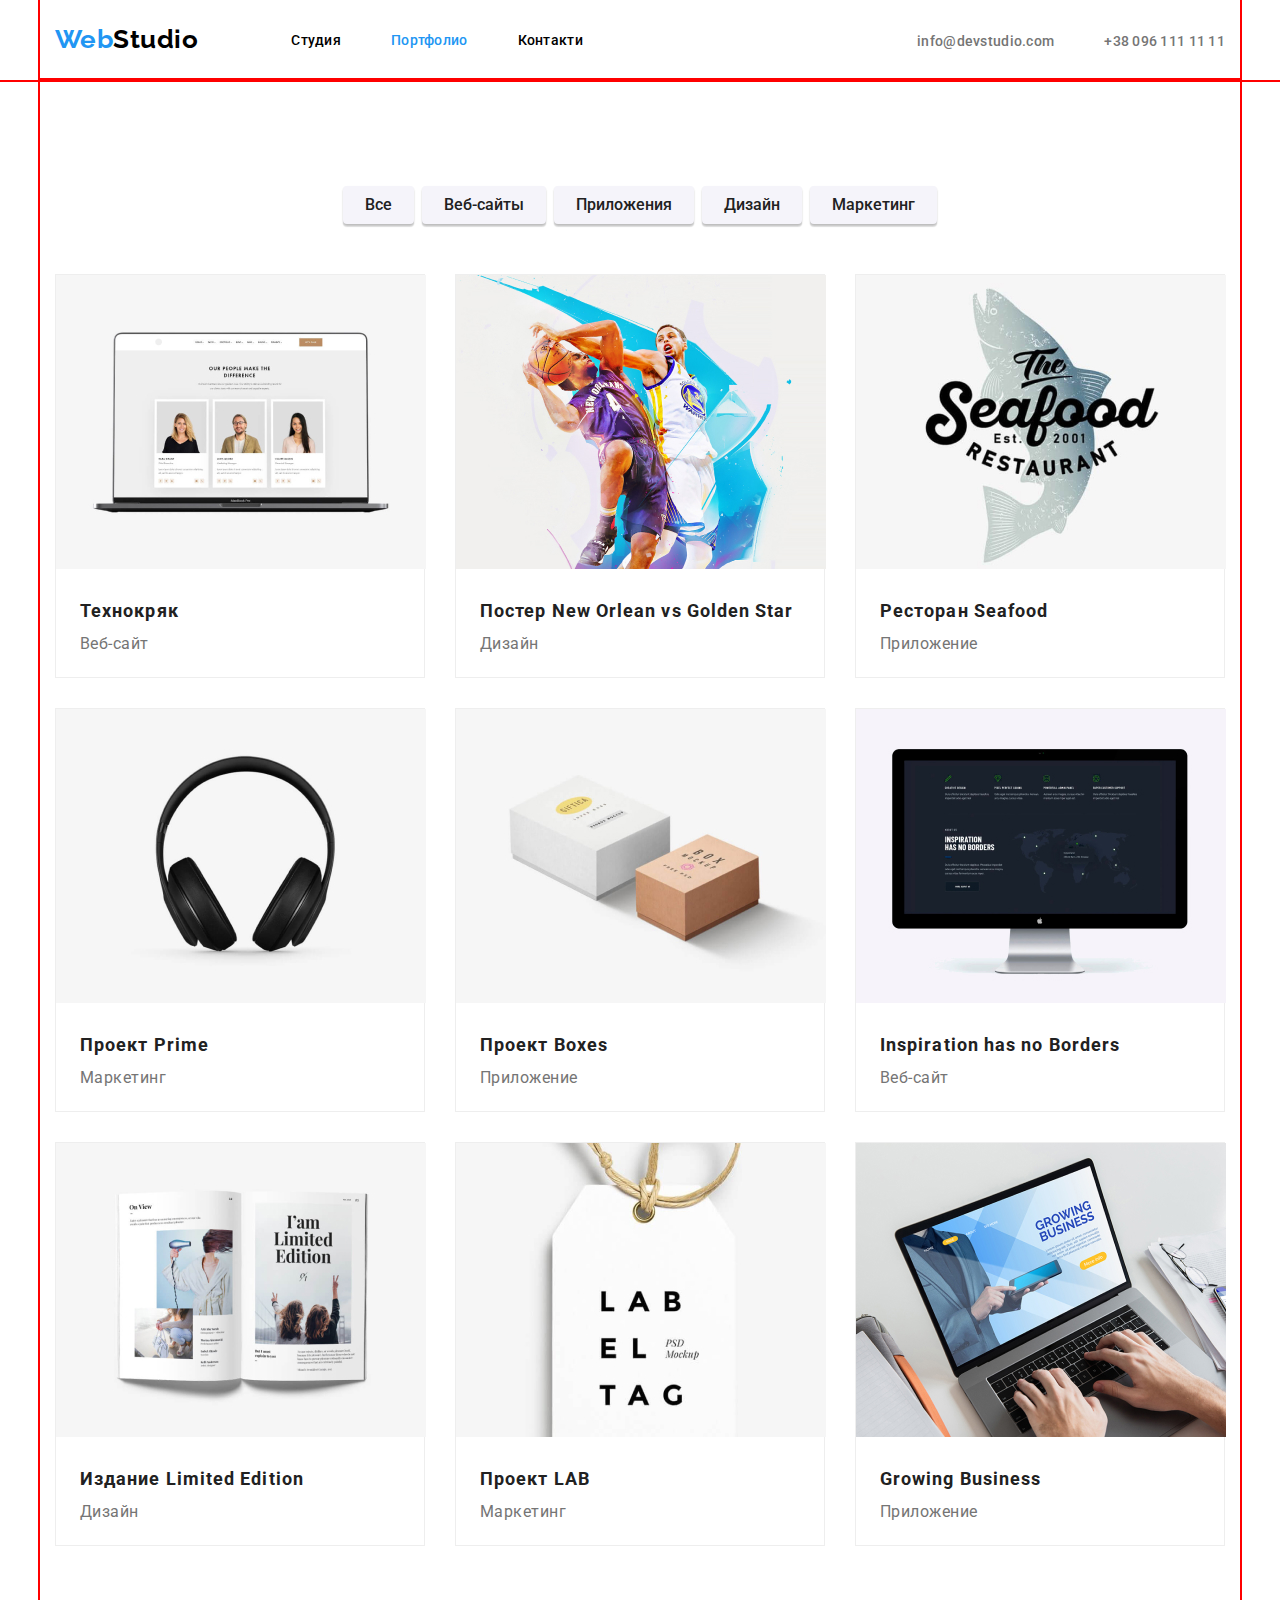
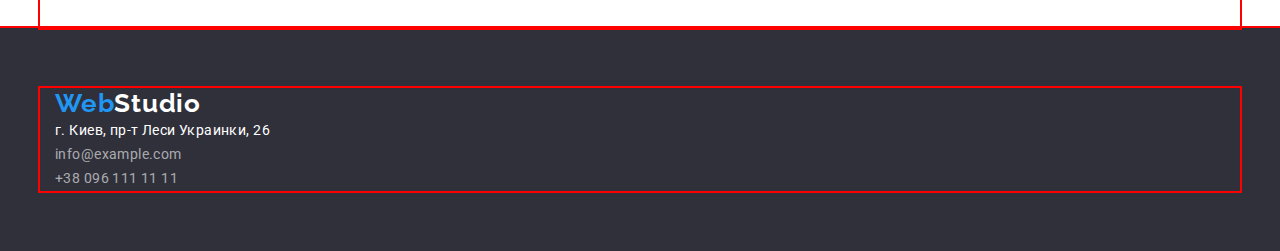
==== commit 193f843a: "зробив дз 3" ====
--- a/portfolio.html
+++ b/portfolio.html
@@ -45,22 +45,23 @@
     <main class="main">
       <!--  меню кнопок filter-->
       <section>
-        <div class="container"> <h1 class="visually-hidden">кнопки</h1>
+        <div class="container"> 
+          <h1 class="visually-hidden">кнопки</h1>
         <!--  можна видалити ul та li і наші кнопки фільтра стануть в радок як і потрібно-->
-        <ul class="list">
-          <li>
+        <ul class="button-container list">
+          <li class="item">
             <button type="button" class="button-menu">Все</button>
           </li>
-          <li>
+          <li class="item">
             <button type="button" class="button-menu">Веб-сайты</button>
           </li>
-          <li>
+          <li class="item">
             <button type="button" class="button-menu">Приложения</button>
           </li>
-          <li>
+          <li class="item">
             <button type="button" class="button-menu">Дизайн</button>
           </li>
-          <li>
+          <li class="item">
             <button type="button" class="button-menu">Маркетинг</button>
           </li>
         </ul>
@@ -68,14 +69,14 @@
 
       <!--  секція робіт з картинками  -->
        <h2 class="visually-hidden">Портфоліо</h2>
-        <ul class="list">
-          <li>
-            <img src="./img/samples/texnokyak.jpg" alt="Технокряк" width="370" />
+        <ul class="visually-container list">
+          <li class="item">
+            <img class="image" src="./img/samples/texnokyak.jpg" alt="Технокряк" width="370" />
             <h3 class="stitle">Технокряк</h3>
             <p class="ptitle">Веб-сайт</p>
           </li>
-          <li>
-            <img
+          <li class="item">
+            <img class="image"
               src="./img/samples/neworlean.jpg"
               alt="Постер New Orlean vs Golden Star"
               width="370"
@@ -83,23 +84,23 @@
             <h3 class="stitle">Постер New Orlean vs Golden Star</h3>
             <p class="ptitle">Дизайн</p>
           </li>
-          <li>
-            <img src="./img/samples/seafood.jpg" alt="Ресторан Seafood" width="370" />
+          <li class="item">
+            <img class="image" src="./img/samples/seafood.jpg" alt="Ресторан Seafood" width="370" />
             <h3 class="stitle">Ресторан Seafood</h3>
             <p class="ptitle">Приложение</p>
           </li>
-          <li>
-            <img src="./img/samples/prime.jpg" alt="Проект Prime" width="370" />
+          <li class="item">
+            <img class="image" src="./img/samples/prime.jpg" alt="Проект Prime" width="370" />
             <h3 class="stitle">Проект Prime</h3>
             <p class="ptitle">Маркетинг</p>
           </li>
-          <li>
-            <img src="./img/samples/boxes.jpg" alt="Проект Boxes" width="370" />
+          <li class="item">
+            <img class="image" src="./img/samples/boxes.jpg" alt="Проект Boxes" width="370" />
             <h3 class="stitle">Проект Boxes</h3>
             <p class="ptitle">Приложение</p>
           </li>
-          <li>
-            <img
+          <li class="item">
+            <img class="image"
               src="./img/samples/inspiration_borders.jpg"
               alt="Inspiration has no Borders"
               width="370"
@@ -107,8 +108,8 @@
             <h3 class="stitle">Inspiration has no Borders</h3>
             <p class="ptitle">Веб-сайт</p>
           </li>
-          <li>
-            <img
+          <li class="item">
+            <img class="image"
               src="./img/samples/limited_edition.jpg"
               alt="Издание Limited Edition"
               width="370"
@@ -116,13 +117,13 @@
             <h3 class="stitle">Издание Limited Edition</h3>
             <p class="ptitle">Дизайн</p>
           </li>
-          <li>
-            <img src="./img/samples/lab.jpg" alt="Проект LAB" width="370" />
+          <li class="item">
+            <img class="image" src="./img/samples/lab.jpg" alt="Проект LAB" width="370" />
             <h3 class="stitle">Проект LAB</h3>
             <p class="ptitle">Маркетинг</p>
           </li>
-          <li>
-            <img
+          <li class="item">
+            <img class="image"
               src="./img/samples/growing_business.jpg"
               alt="Growing Business"
               width="370"
--- a/css/style.css
+++ b/css/style.css
@@ -58,7 +58,7 @@
 .container {
   margin-left: auto;
   margin-right: auto;
-  width: 1230px;
+  width: 1200px;
   padding-left: 15px;
   padding-right: 15px;
   margin: 0 auto;
@@ -212,6 +212,17 @@
 }
 /* Секція особливості*/
 /*=============   FEATURES   ==============*/
+
+.features-flex {
+  display: flex;
+}
+.features-flex .item {
+  width: 270px;
+}
+
+.features-flex .item + .item {
+  margin-left: 30px;
+}
 .section-features {
   padding-top: 94px;
   padding-bottom: 79px;
@@ -234,22 +245,29 @@
   line-height: 2;
   color: var(--secondary-text-color);
   letter-spacing: 0.03em;
-  background-color: blue;
   padding: 0px;
   margin: 0px;
 }
 
+/*=============   OUR WORK   ==============*/
+
+/*чим ми займаємось млдуль 3 вебінар 5 34 хвилина*/
+
+/*видалити і переписати, для тега h2 дати інший клас!!!*/
+
 .section-ourwork {
   margin-top: 0px;
-  margin-bottom: 109px;
-  display: flex;
-}
-
-/*=============   OUR WORK   ==============*/
-
-/*чим ми займаємось млдуль 3 вебінар 5 34 хвилина*/
-
-/*видалити і переписати, для тега h2 дати інший клас!!!*/
+  margin-bottom: 94px;
+  display: flex;
+}
+
+.ourwork-flex {
+  display: flex;
+}
+
+.ourwork-flex .item + .item {
+  margin-left: 30px;
+}
 .section-ourwork .headline {
   font-weight: 700;
   margin-top: 0px;
@@ -265,7 +283,23 @@
 }
 /*=============   OUR TEAM   ==============*/
 /* наша команда*/
-.section-ourteam {
+.ourteam-flex {
+  display: flex;
+}
+
+.ourteam-flex .item + .item {
+  margin-left: 30px;
+  align-items: center;
+}
+
+.section-ourteam .item {
+  width: 270px;
+  box-shadow: 0px 1px 3px rgba(0, 0, 0, 0.12), 0px 1px 1px rgba(0, 0, 0, 0.14),
+    0px 2px 1px rgba(0, 0, 0, 0.2);
+  border-radius: 0px 0px 4px 4px;
+  margin-bottom: 94px;
+}
+.section-ourteam .container {
   background-color: var(--background-grey-color);
 }
 
@@ -276,8 +310,8 @@
   text-align: center;
   color: var(--main-text-color);
   letter-spacing: 0.03em;
-  margin-top: 0px;
-  padding: 0px;
+  padding-top: 94px;
+  margin-bottom: 50px;
 }
 
 .section-ourteam .image {
@@ -291,6 +325,7 @@
   color: var(--main-text-color);
   letter-spacing: 0.03em;
   margin-bottom: 10px;
+  text-align: center;
 }
 
 .section-ourteam .heading {
@@ -299,9 +334,13 @@
   line-height: 1.188;
   color: var(--secondary-text-color);
   letter-spacing: 0.03em;
-  margin-bottom: 0px;
-}
-
+  margin-bottom: 30px;
+  text-align: center;
+}
+
+.ourwork-img {
+  display: block;
+}
 /*=============   FOOTER   ==============*/
 
 /* footer підвал*/
@@ -358,6 +397,12 @@
 }
 
 /*=====================    Портфоліо    =====================*/
+.button-container {
+  display: flex;
+  align-content: center;
+  justify-content: center;
+}
+
 .button-menu {
   display: inline-block;
   font-family: "Roboto", sans-serif;
@@ -373,15 +418,43 @@
     0px 2px 2px rgba(0, 0, 0, 0.12);
   border-radius: 4px;
   padding: 6px 22px;
-  margin-top: 112px;
-  margin-bottom: 56px;
-}
+  margin-top: 106px;
+  margin-bottom: 50px;
+}
+
+.button-container .item + .item {
+  margin-left: 8px;
+}
+
 .button-menu:hover {
   background-color: var(--accent-color);
   color: var(--white-color);
 }
 
 /* секція робіт з картинками*/
+
+.visually-container .item {
+  margin-right: 30px;
+  margin-bottom: 30px;
+}
+.visually-container .item:nth-last-child(-n + 3) {
+  margin-bottom: 0;
+}
+.visually-container .item:nth-child(3n) {
+  margin-right: 0px;
+}
+.visually-container {
+  display: flex;
+  flex-wrap: wrap;
+  padding-bottom: 82px;
+}
+
+.visually-container .item {
+  width: 370px;
+  height: 404px;
+  border: 1px solid #eeeeee;
+  box-sizing: border-box;
+}
 
 .stitle {
   font-weight: 700;
@@ -389,6 +462,8 @@
   line-height: 2;
   letter-spacing: 0.06em;
   color: var(--main-text-color);
+  margin-bottom: 4px;
+  margin: 0px 24px 0px;
 }
 
 .ptitle {
@@ -397,4 +472,10 @@
   line-height: 1.87;
   color: var(--secondary-text-color);
   letter-spacing: 0.03em;
-}
+  margin: 0px 24px 0px;
+  margin-bottom: 20px;
+}
+
+.visually-container .image {
+  margin-bottom: 20px;
+}
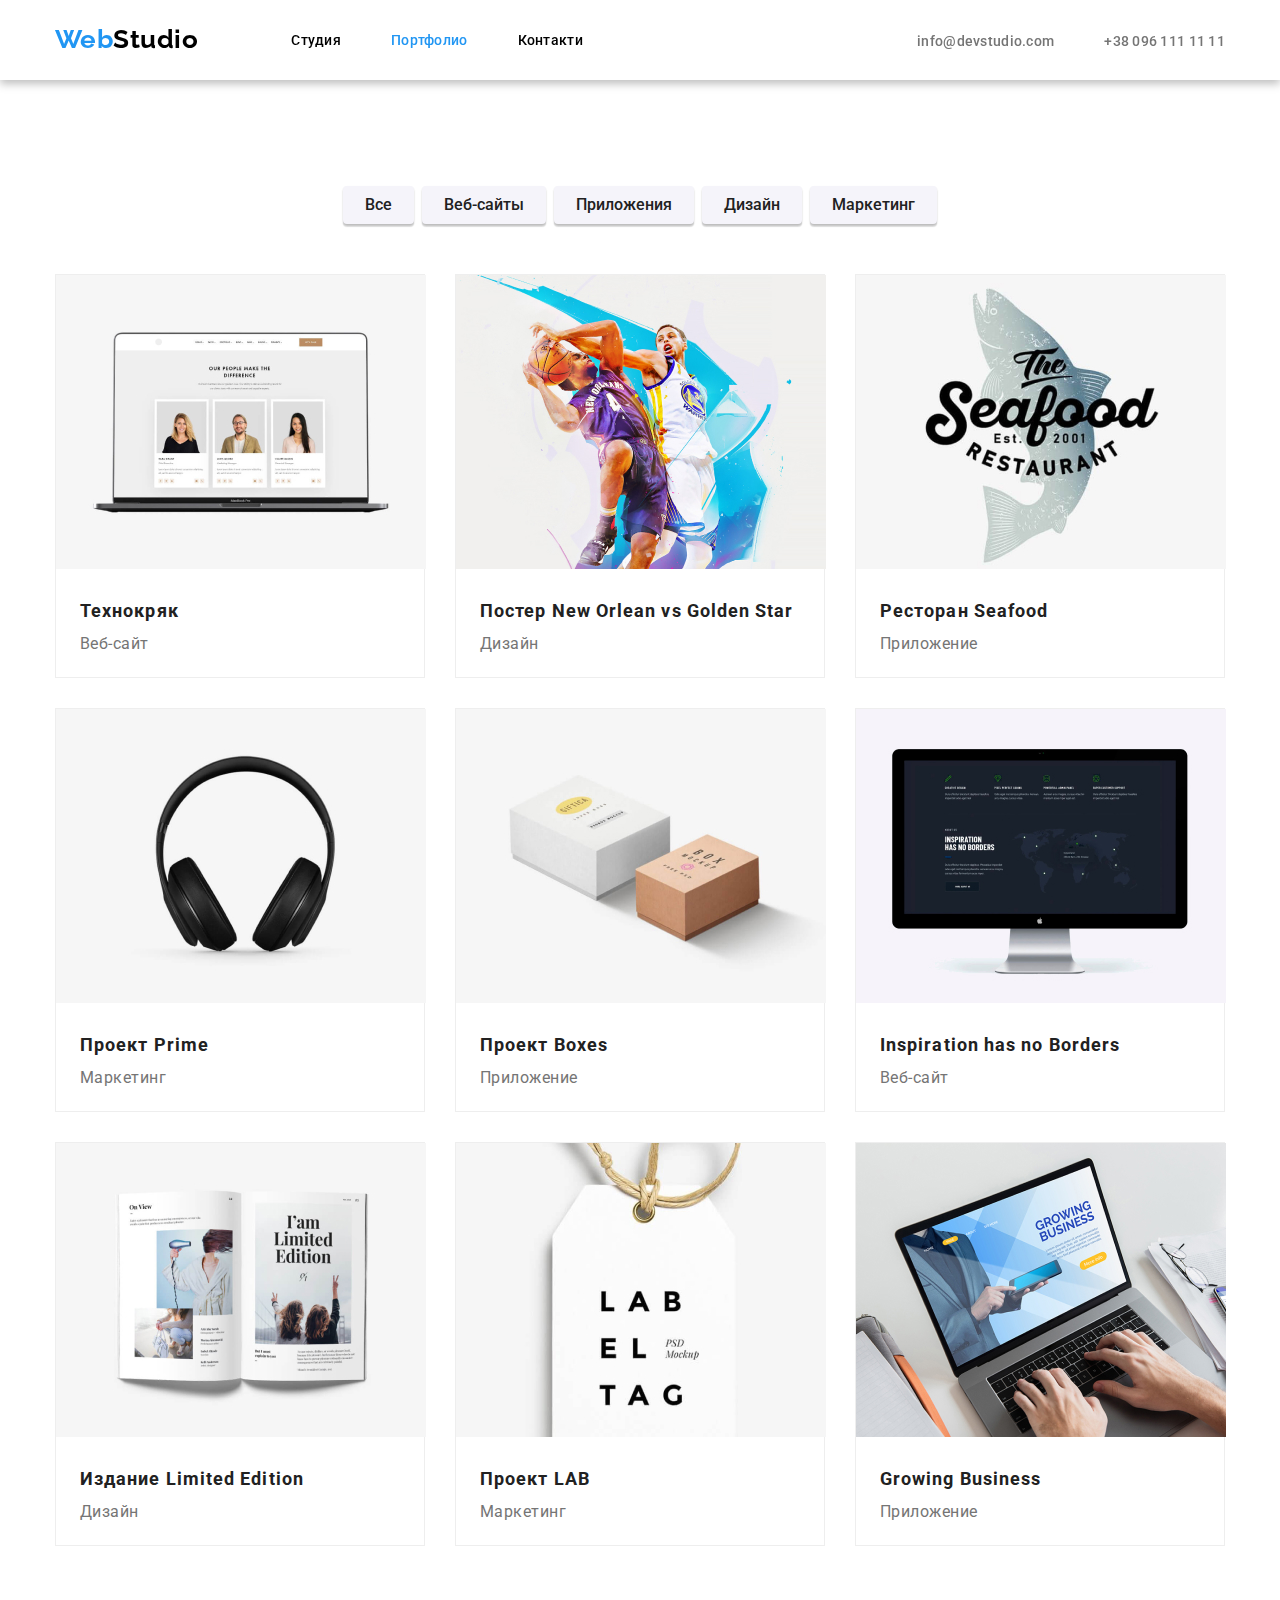
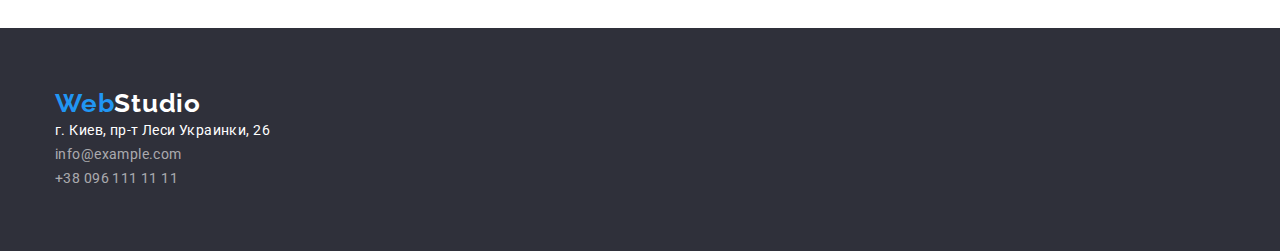
==== commit f4f77be7: "добавив css modern normalize min стиль" ====
--- a/portfolio.html
+++ b/portfolio.html
@@ -8,6 +8,9 @@
       href="https://fonts.googleapis.com/css2?family=Raleway:wght@700&family=Roboto:wght@400;500;700;900&display=swap"
       rel="stylesheet"
     />
+    <link rel="stylesheet" href="https://cdnjs.cloudflare.com/ajax/libs/modern-normalize/1.0.0/modern-normalize.min.css"
+      integrity="sha512-ISS7cAi1PEhQ8jnbJpJZMd29NlhNj4AWYyLOSp2CE/CsHxTCu+r+t0D2yoJudVrd0/8fTVPUVDzY5Tvli75u/g=="
+      crossorigin="anonymous" />
     <link rel="stylesheet" href="./css/style.css" />
   </head>
   <body>
--- a/css/style.css
+++ b/css/style.css
@@ -52,7 +52,7 @@
   background-color: var(--white-color);
   font-family: Roboto, sans-serif;
   margin: 0 auto;
-  outline: 2px solid red;
+  filter: drop-shadow(0px 4px 4px rgba(0, 0, 0, 0.25));
 }
 /*Контейнер nav*/
 .container {
@@ -62,7 +62,6 @@
   padding-left: 15px;
   padding-right: 15px;
   margin: 0 auto;
-  outline: 2px solid red;
 }
 
 /* Навігаія сайту */
@@ -226,7 +225,6 @@
 .section-features {
   padding-top: 94px;
   padding-bottom: 79px;
-  outline: 2px solid red;
 }
 .section-features .caption {
   font-weight: 700;
@@ -274,8 +272,6 @@
   margin-bottom: 50px;
   color: var(--primary-text-color);
   text-align: center;
-  outline: 5px solid red;
-  text-shadow: 0px 4px 4px rgba(0, 0, 0, 0.25);
   font-weight: 700;
   font-size: 36px;
   line-height: 1.667;
@@ -348,7 +344,6 @@
 .footer {
   background-color: var(--main-footer-background-color);
   margin: 0 auto;
-  outline: 2px solid red;
   padding-top: 60px;
   padding-bottom: 60px;
 }
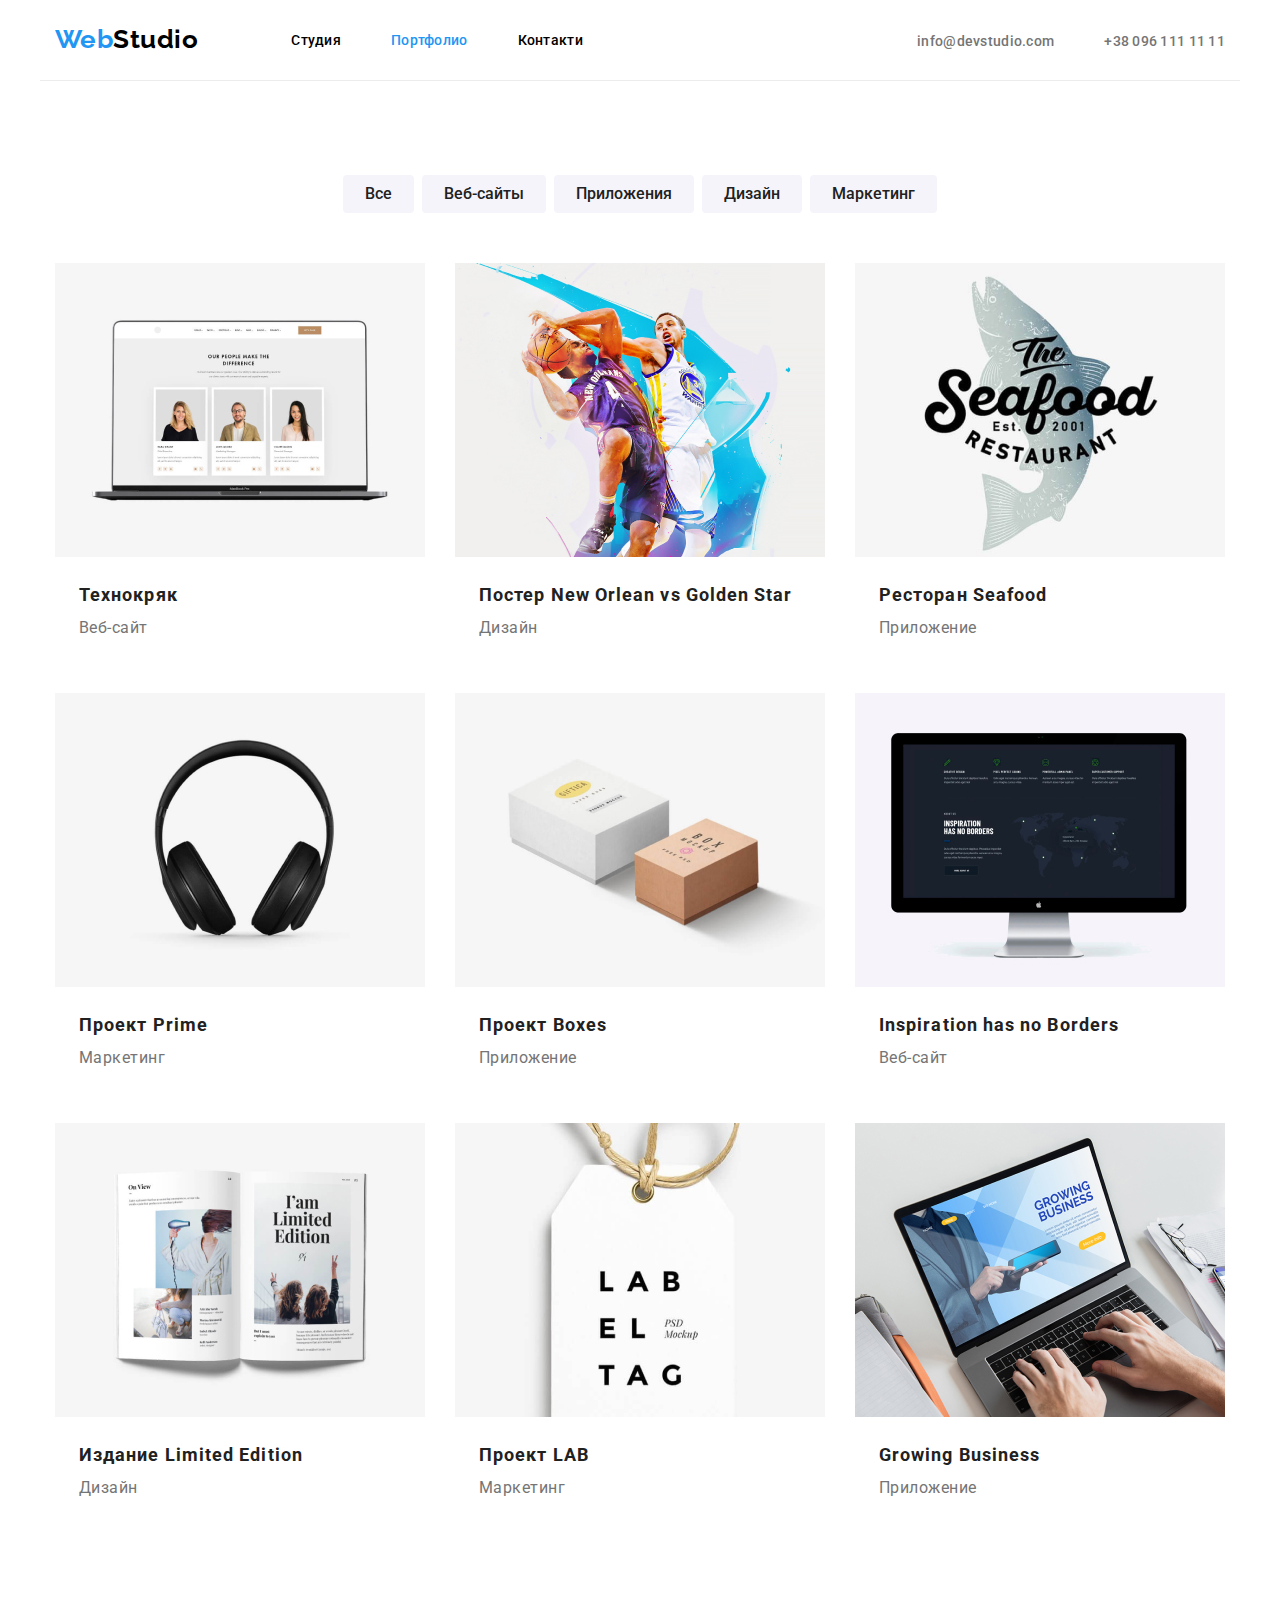
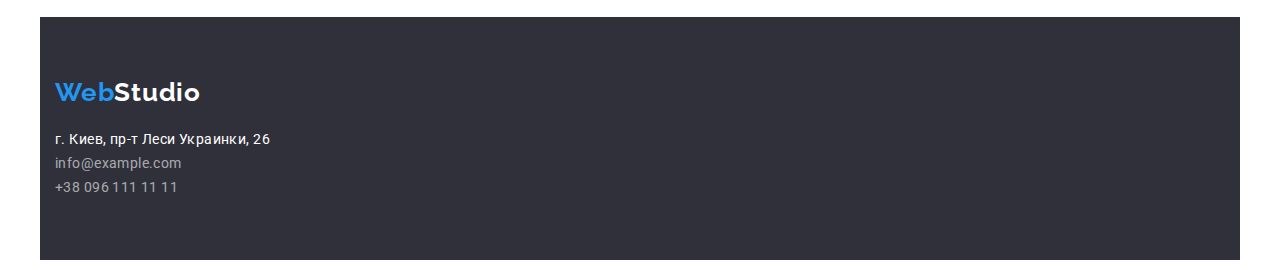
==== commit 9feabeb7: "правки по проекту внесенні" ====
--- a/portfolio.html
+++ b/portfolio.html
@@ -47,7 +47,7 @@
 
     <main class="main">
       <!--  меню кнопок filter-->
-      <section>
+      <section class="portfolio">
         <div class="container"> 
           <h1 class="visually-hidden">кнопки</h1>
         <!--  можна видалити ul та li і наші кнопки фільтра стануть в радок як і потрібно-->
@@ -71,67 +71,66 @@
             
 
       <!--  секція робіт з картинками  -->
-       <h2 class="visually-hidden">Портфоліо</h2>
         <ul class="visually-container list">
-          <li class="item">
+          <li class="project-item">
             <img class="image" src="./img/samples/texnokyak.jpg" alt="Технокряк" width="370" />
-            <h3 class="stitle">Технокряк</h3>
+            <h2 class="stitle">Технокряк</h2>
             <p class="ptitle">Веб-сайт</p>
           </li>
-          <li class="item">
+          <li class="project-item">
             <img class="image"
               src="./img/samples/neworlean.jpg"
               alt="Постер New Orlean vs Golden Star"
               width="370"
             />
-            <h3 class="stitle">Постер New Orlean vs Golden Star</h3>
+            <h2 class="stitle">Постер New Orlean vs Golden Star</h2>
             <p class="ptitle">Дизайн</p>
           </li>
-          <li class="item">
+          <li class="project-item">
             <img class="image" src="./img/samples/seafood.jpg" alt="Ресторан Seafood" width="370" />
-            <h3 class="stitle">Ресторан Seafood</h3>
+            <h2 class="stitle">Ресторан Seafood</h2>
             <p class="ptitle">Приложение</p>
           </li>
-          <li class="item">
+          <li class="project-item">
             <img class="image" src="./img/samples/prime.jpg" alt="Проект Prime" width="370" />
-            <h3 class="stitle">Проект Prime</h3>
+            <h2 class="stitle">Проект Prime</h2>
             <p class="ptitle">Маркетинг</p>
           </li>
-          <li class="item">
+          <li class="project-item">
             <img class="image" src="./img/samples/boxes.jpg" alt="Проект Boxes" width="370" />
-            <h3 class="stitle">Проект Boxes</h3>
+            <h2 class="stitle">Проект Boxes</h2>
             <p class="ptitle">Приложение</p>
           </li>
-          <li class="item">
+          <li class="project-item">
             <img class="image"
               src="./img/samples/inspiration_borders.jpg"
               alt="Inspiration has no Borders"
               width="370"
             />
-            <h3 class="stitle">Inspiration has no Borders</h3>
+            <h2 class="stitle">Inspiration has no Borders</h2>
             <p class="ptitle">Веб-сайт</p>
           </li>
-          <li class="item">
+          <li class="project-item">
             <img class="image"
               src="./img/samples/limited_edition.jpg"
               alt="Издание Limited Edition"
               width="370"
             />
-            <h3 class="stitle">Издание Limited Edition</h3>
+            <h2 class="stitle">Издание Limited Edition</h2>
             <p class="ptitle">Дизайн</p>
           </li>
-          <li class="item">
+          <li class="project-item">
             <img class="image" src="./img/samples/lab.jpg" alt="Проект LAB" width="370" />
-            <h3 class="stitle">Проект LAB</h3>
+            <h2 class="stitle">Проект LAB</h2>
             <p class="ptitle">Маркетинг</p>
           </li>
-          <li class="item">
+          <li class="project-item">
             <img class="image"
               src="./img/samples/growing_business.jpg"
               alt="Growing Business"
               width="370"
             />
-            <h3 class="stitle">Growing Business</h3>
+            <h2 class="stitle">Growing Business</h2>
             <p class="ptitle">Приложение</p>
           </li>
         </ul></div>
@@ -141,19 +140,19 @@
 
     <!--  footer validator -->
     <footer class="footer">
-      <div class="container"> <a class="webstudio-footer" href="./index.html"
-        ><span class="logo">Web</span>Studio</a
-      >
-
-      <address class="adress-footer">
-        <p>
-          <a class="white" href="https://goo.gl/maps/cjPbNT2nFudDQtk36" target="_blank">г. Киев, пр-т Леси Украинки, 26</a>  </p>
-        <p>
-          <a href="mailto:info@example.com" class="mail">info@example.com</a>
-        </p>
-        <p><a href="tel:+380961111111" class="tel">+38 096 111 11 11</a></p>
-      </address></div>
-     
+      <div class="container-footer"><a class="webstudio-footer" href="./index.html"><span class="logo">Web</span>Studio</a>
+    
+        <address class="adress-footer">
+          <p>
+            <a class="white" href="https://goo.gl/maps/cjPbNT2nFudDQtk36" target="_blank">г. Киев, пр-т Леси Украинки,
+              26</a></p>
+          <p>
+            <a href="mailto:info@example.com" class="mail">info@example.com</a>
+          </p>
+          <p><a href="tel:+380961111111" class="tel">+38 096 111 11 11</a></p>
+        </address>
+      </div>
+    
     </footer>
   </body>
 </html>
--- a/css/style.css
+++ b/css/style.css
@@ -41,30 +41,37 @@
   background-color: var(--white-color);
   letter-spacing: 0.03em;
 }
+
+.container {
+  width: 1200px;
+  padding-left: 15px;
+  padding-right: 15px;
+  margin: 0 auto;
+}
+
 /*=====================    Студія    =====================    */
-/* Шапка сторінки */
-.header-nav {
-  display: flex;
-  align-items: center;
-  justify-content: space-between;
-}
+/* ===================== Шапка сторінки =====================*/
+/*ставимо вертикальні блоки в горизонт (лінію) і центруємо її*/
 .header {
   background-color: var(--white-color);
   font-family: Roboto, sans-serif;
   margin: 0 auto;
-  filter: drop-shadow(0px 4px 4px rgba(0, 0, 0, 0.25));
-}
+}
+
+.header-nav {
+  display: flex;
+  align-items: center;
+  /* Установит стили нинжней рамки */
+border-bottom: 1px solid #ececec;
+  /*justify-content: space-between;*/
+}
+
+
 /*Контейнер nav*/
-.container {
-  margin-left: auto;
-  margin-right: auto;
-  width: 1200px;
-  padding-left: 15px;
-  padding-right: 15px;
-  margin: 0 auto;
-}
+/*Задаємо глобальні параметри для контейнера*/
 
 /* Навігаія сайту */
+/*ставимо вертикальні блоки в горизонт (лінію) і центруємо її*/
 .center-line {
   display: flex;
   align-self: center;
@@ -85,10 +92,12 @@
   color: var(--accent-color);
 }
 
+/*ставимо вертикальні блоки в горизонт (лінію) (наші ссилки))*/
 .nav-site {
   display: flex;
 }
 
+/*робимо мейл і тел блочним*/
 .nav-site .link {
   display: block;
   padding-top: 32px;
@@ -111,9 +120,11 @@
 }
 
 /* Авторизація сайту */
+/*задаєм лівий марджин для списку пошти і тел, крім першої (бо перша вже не міє сестринської Item)*/
 .nav-auth .item + .item {
   margin-left: 50px;
 }
+/*переводим вертикальний список в горизонтальний і позиціонуємо його в лівий край*/
 .nav-auth {
   display: flex;
   margin-left: auto;
@@ -126,6 +137,7 @@
 
 нижче така сама команда (old shcool)
 */
+/*задаєм лівий марджин для списку ссилок, крім першої (бо перша вже не міє сестринської Item)*/
 .nav-site .item + .item {
   margin-left: 50px;
 }
@@ -176,6 +188,7 @@
   background-color: var(--main-footer-background-color);
   text-align: center;
   padding-top: 200px;
+  padding-bottom: 200px;
 }
 
 .hero-title {
@@ -207,24 +220,25 @@
   letter-spacing: 0.06em;
   background: var(--accent-color);
   box-shadow: 0px 4px 4px rgba(0, 0, 0, 0.15);
-  margin-bottom: 200px;
 }
 /* Секція особливості*/
 /*=============   FEATURES   ==============*/
-
+/*переводим вертикальний список в горизонтальний */
 .features-flex {
   display: flex;
 }
 .features-flex .item {
-  width: 270px;
-}
-
+  width: calc((100% - 90px) / 4);
+}
+/*задаєм правий марджин для тексту, крім першого (бо перша вже не міє сестринської Item)*/
 .features-flex .item + .item {
   margin-left: 30px;
 }
 .section-features {
   padding-top: 94px;
   padding-bottom: 79px;
+  background-color: var(--white-color);
+  margin: 0 auto;
 }
 .section-features .caption {
   font-weight: 700;
@@ -253,18 +267,27 @@
 
 /*видалити і переписати, для тега h2 дати інший клас!!!*/
 
+
+/*це шо???*/
+.ourwork-img {
+  display: block;
+}
+
+
 .section-ourwork {
+  display: flex;
   margin-top: 0px;
-  margin-bottom: 94px;
-  display: flex;
+  padding-bottom: 94px;
+  margin: 0 auto;
 }
 
 .ourwork-flex {
   display: flex;
 }
-
-.ourwork-flex .item + .item {
-  margin-left: 30px;
+/*задаєм правий марджин для фоточок, крім першої (бо перша вже не міє сестринської Item)*/
+.ourwork-item {
+  width: calc((100% - 2 * 30px) / 3);
+  margin-right: 30px;
 }
 .section-ourwork .headline {
   font-weight: 700;
@@ -277,78 +300,100 @@
   line-height: 1.667;
   letter-spacing: 0.03em;
 }
-/*=============   OUR TEAM   ==============*/
-/* наша команда*/
-.ourteam-flex {
-  display: flex;
-}
-
-.ourteam-flex .item + .item {
-  margin-left: 30px;
-  align-items: center;
-}
-
-.section-ourteam .item {
-  width: 270px;
-  box-shadow: 0px 1px 3px rgba(0, 0, 0, 0.12), 0px 1px 1px rgba(0, 0, 0, 0.14),
-    0px 2px 1px rgba(0, 0, 0, 0.2);
-  border-radius: 0px 0px 4px 4px;
-  margin-bottom: 94px;
-}
-.section-ourteam .container {
-  background-color: var(--background-grey-color);
-}
-
-.section-ourteam .caption {
-  font-weight: 700;
-  font-size: 36px;
-  line-height: 1.667;
-  text-align: center;
-  color: var(--main-text-color);
-  letter-spacing: 0.03em;
-  padding-top: 94px;
-  margin-bottom: 50px;
-}
-
-.section-ourteam .image {
-  margin-bottom: 30px;
-}
-
-.section-ourteam .subject {
-  font-weight: 500;
-  font-size: 16px;
-  line-height: 1.188;
-  color: var(--main-text-color);
-  letter-spacing: 0.03em;
-  margin-bottom: 10px;
-  text-align: center;
-}
-
-.section-ourteam .heading {
-  font-weight: 400;
-  font-size: 16px;
-  line-height: 1.188;
-  color: var(--secondary-text-color);
-  letter-spacing: 0.03em;
-  margin-bottom: 30px;
-  text-align: center;
-}
-
-.ourwork-img {
-  display: block;
+
+
+  /*=============   OUR TEAM   ==============*/
+  /* наша команда*/
+  .section-ourteam {
+    background-color: var(--background-grey-color);
+      margin: 0 auto;
+  padding-bottom: 94px;
+      padding-top: 94px;
+        
+  }
+  .ourteam-flex {
+    display: flex;
+  }
+
+  /*задаєм правий марджин для картинок, крім першої (бо перша вже не міє сестринської Item)*/
+  .ourteam-flex .item {
+  width: calc((100% - 3 * 30px) / 3);
+  margin-right: 30px;
+  }
+
+  .section-ourteam .item {
+    width: 270px;
+      background-color: var(--white-color);
+    box-shadow: 0px 1px 3px rgba(0, 0, 0, 0.12), 0px 1px 1px rgba(0, 0, 0, 0.14),
+      0px 2px 1px rgba(0, 0, 0, 0.2);
+    border-radius: 0px 0px 4px 4px;
+
+  }
+
+  .section-ourteam .caption {
+    font-weight: 700;
+    font-size: 36px;
+    line-height: 1.667;
+    text-align: center;
+    color: var(--main-text-color);
+    letter-spacing: 0.03em;
+    margin-bottom: 50px;
+  }
+
+  .section-ourteam .image {
+    margin-bottom: 30px;
+  }
+
+  .section-ourteam .subject {
+    font-weight: 500;
+    font-size: 16px;
+    line-height: 1.188;
+    color: var(--main-text-color);
+    letter-spacing: 0.03em;
+    margin-bottom: 10px;
+    text-align: center;
+  }
+
+  .section-ourteam .heading {
+    font-weight: 400;
+    font-size: 16px;
+    line-height: 1.188;
+    color: var(--secondary-text-color);
+    letter-spacing: 0.03em;
+    margin-bottom: 30px;
+    text-align: center;
+  }
 }
 /*=============   FOOTER   ==============*/
 
 /* footer підвал*/
 
 .footer {
+padding-top: 60px;
+padding-bottom: 60px;
+display: flex;
+align-items: baseline;
+
+}
+
+.container-footer {
+  width: 1200px;
+  padding-left: 15px;
+  padding-right: 15px;
+  margin-left: auto;
+  margin-right: auto;
   background-color: var(--main-footer-background-color);
   margin: 0 auto;
   padding-top: 60px;
   padding-bottom: 60px;
-}
+  margin-bottom: 20px;
+}
+
+/**/
+
 /* Підвал сторінки логотип */
 .webstudio-footer {
+
   font-family: Raleway, sans-serif;
   font-weight: 700;
   font-size: 26px;
@@ -359,7 +404,8 @@
   margin-bottom: 20px;
 }
 .adress-footer {
-  margin: 0px;
+  margin-top: 20px;
+
 }
 
 .adress-footer .white {
@@ -369,6 +415,7 @@
   line-height: 1.71;
   color: var(--white-color);
   letter-spacing: 0.03em;
+
 }
 
 .adress-footer a {
@@ -379,6 +426,7 @@
   letter-spacing: 0.03em;
   color: rgba(255, 255, 255, 0.6);
   text-decoration: none;
+
 }
 
 .mail:hover,
@@ -392,10 +440,17 @@
 }
 
 /*=====================    Портфоліо    =====================*/
+.portfolio {
+  padding-top: 94px;
+  padding-bottom: 94px;
+}
+
+
 .button-container {
   display: flex;
   align-content: center;
   justify-content: center;
+    padding-bottom: 50px;
 }
 
 .button-menu {
@@ -409,14 +464,11 @@
   color: var(--main-text-color);
   border: none;
   background-color: var(--background-grey-color);
-  box-shadow: 0px 3px 1px rgba(0, 0, 0, 0.1), 0px 1px 2px rgba(0, 0, 0, 0.08),
-    0px 2px 2px rgba(0, 0, 0, 0.12);
   border-radius: 4px;
   padding: 6px 22px;
-  margin-top: 106px;
-  margin-bottom: 50px;
-}
-
+}
+
+/*задаєм правий марджин для кнопок, крім першої (бо перша вже не міє сестринської Item)*/
 .button-container .item + .item {
   margin-left: 8px;
 }
@@ -424,32 +476,78 @@
 .button-menu:hover {
   background-color: var(--accent-color);
   color: var(--white-color);
-}
+  box-shadow: 0px 3px 1px rgba(0, 0, 0, 0.1), 0px 1px 2px rgba(0, 0, 0, 0.08),
+    0px 2px 2px rgba(0, 0, 0, 0.12);
+}
+
+/*  калькулятор  */
+/*.team-item{
+  width: calc((100% - 2 * 30px)/ 3);
+*/
 
 /* секція робіт з картинками*/
-
-.visually-container .item {
+.project-item{
+  width: calc((100% - 2 * 30px) / 3);
   margin-right: 30px;
   margin-bottom: 30px;
-}
-.visually-container .item:nth-last-child(-n + 3) {
+
+}
+
+.project-item:hover {
+  box-shadow: 0px 1px 1px rgba(0, 0, 0, 0.12), 0px 4px 4px rgba(0, 0, 0, 0.06),
+    1px 4px 6px rgba(0, 0, 0, 0.16);
+}
+
+  /*забираємо правий марджин в кожного третього елемента*/
+.visually-container .project-item:nth-child(3n) {
+  margin-right: 0px;
+}
+
+/*забираємо нижній марджин в останніх трьох елементів*/
+.visually-container .project-item:nth-last-child(-n + 3) {
   margin-bottom: 0;
 }
-.visually-container .item:nth-child(3n) {
-  margin-right: 0px;
-}
+
+
+/*
+
+
 .visually-container {
-  display: flex;
+  display: block;
   flex-wrap: wrap;
   padding-bottom: 82px;
 }
 
+*/
+.visually-container .image {
+  display: block;
+  margin-bottom: 20px;
+ 
+}
+.visually-container {
+  display: flex;
+  flex-wrap: wrap;
+
+}
+
+
+/* !!!!!!!!!!!!!!!!!!!! ось тут шукаю помилку! */
 .visually-container .item {
-  width: 370px;
-  height: 404px;
-  border: 1px solid #eeeeee;
-  box-sizing: border-box;
-}
+  display: inline-block;
+    flex-wrap: wrap;
+  line-height: 0;
+  box-sizing: border-box; 
+/*помилка з -2 */
+
+  margin-right: 30px;
+  margin-bottom: 30px;
+
+  }
+
+
+
+
+
 
 .stitle {
   font-weight: 700;
@@ -471,6 +569,4 @@
   margin-bottom: 20px;
 }
 
-.visually-container .image {
-  margin-bottom: 20px;
-}
+
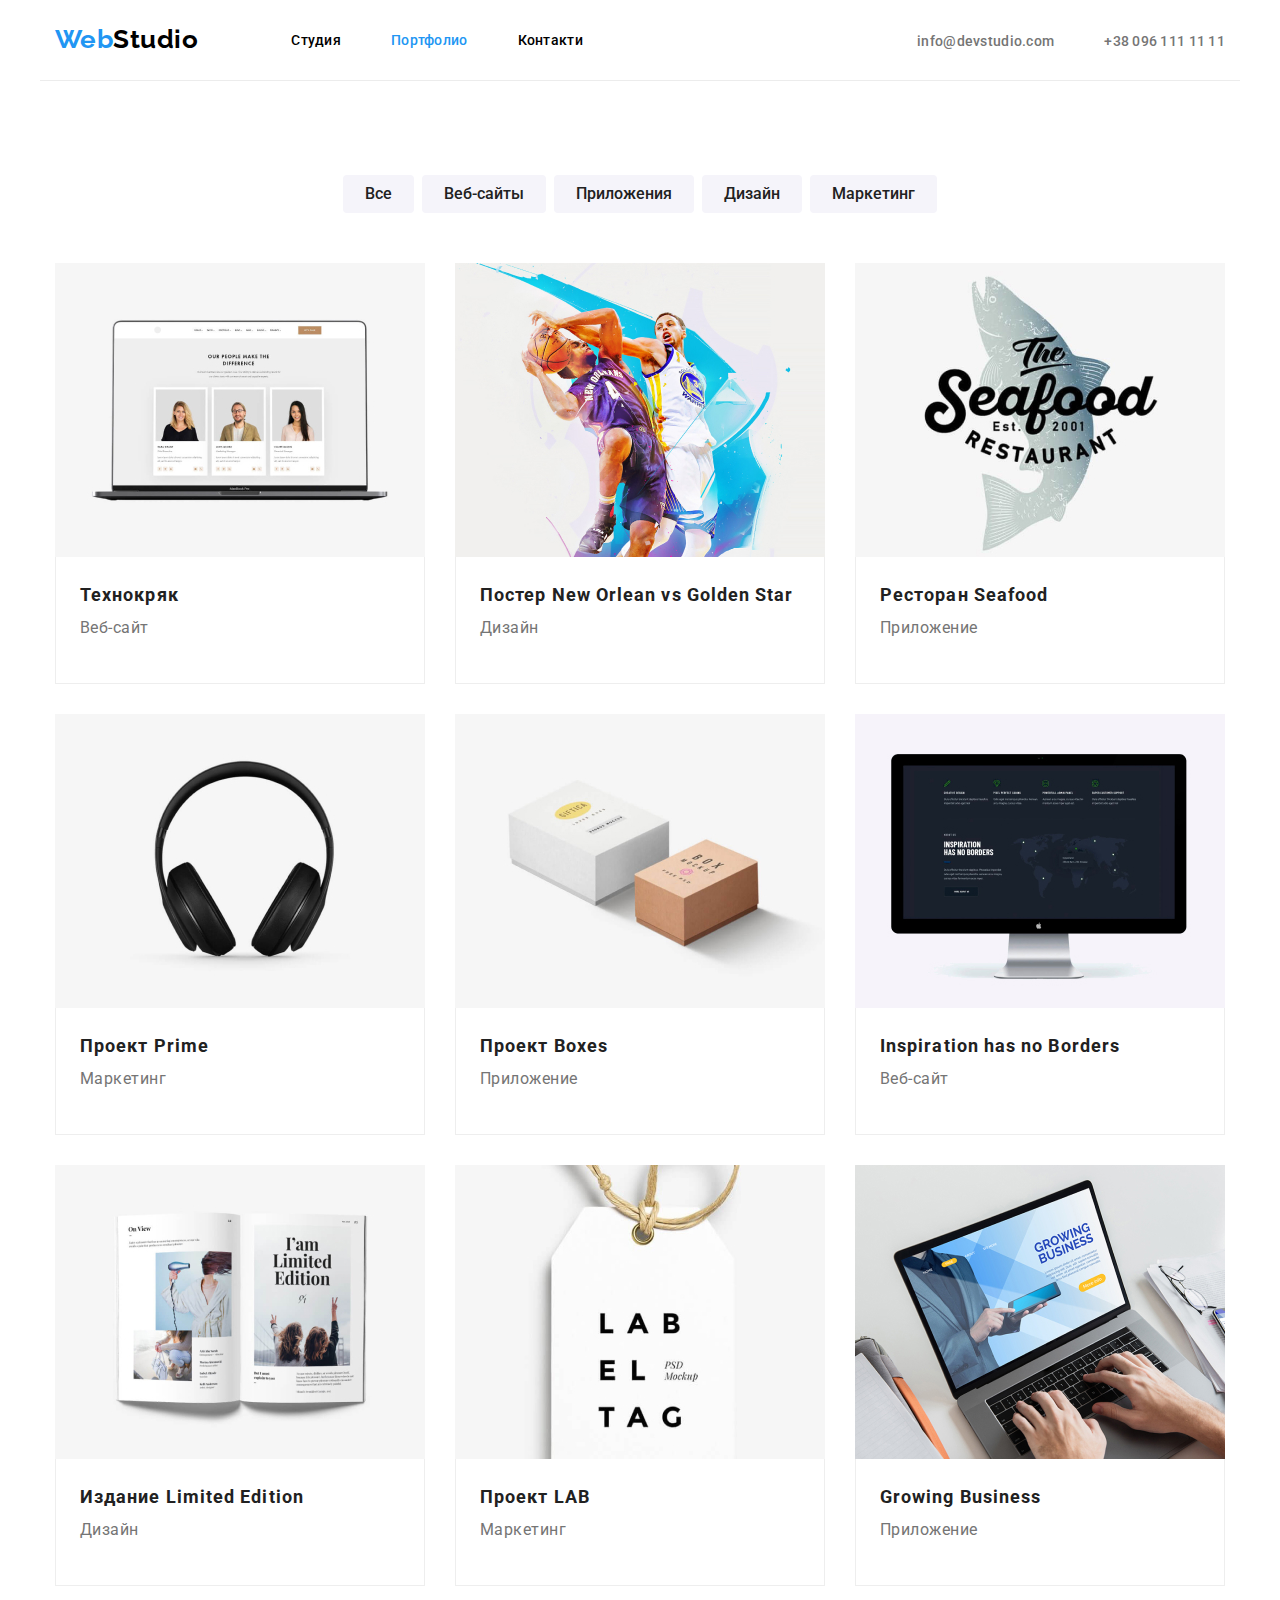
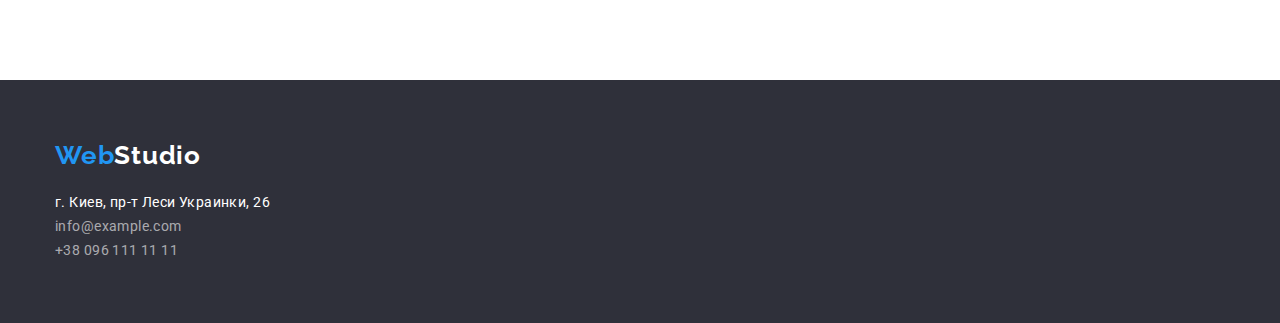
==== commit 39801008: "Правки зробленно" ====
--- a/portfolio.html
+++ b/portfolio.html
@@ -74,8 +74,9 @@
         <ul class="visually-container list">
           <li class="project-item">
             <img class="image" src="./img/samples/texnokyak.jpg" alt="Технокряк" width="370" />
-            <h2 class="stitle">Технокряк</h2>
-            <p class="ptitle">Веб-сайт</p>
+          <div class="project-title"> <h2 class="stitle">Технокряк</h2>
+            <p class="ptitle">Веб-сайт</p></div>
+           
           </li>
           <li class="project-item">
             <img class="image"
@@ -83,23 +84,30 @@
               alt="Постер New Orlean vs Golden Star"
               width="370"
             />
-            <h2 class="stitle">Постер New Orlean vs Golden Star</h2>
-            <p class="ptitle">Дизайн</p>
+            <div class="project-title">     <h2 class="stitle">Постер New Orlean vs Golden Star</h2>
+            <p class="ptitle">Дизайн</p></div>
+       
           </li>
           <li class="project-item">
             <img class="image" src="./img/samples/seafood.jpg" alt="Ресторан Seafood" width="370" />
-            <h2 class="stitle">Ресторан Seafood</h2>
-            <p class="ptitle">Приложение</p>
+            
+            <div class="project-title">  <h2 class="stitle">Ресторан Seafood</h2>
+            <p class="ptitle">Приложение</p></div>
+          
           </li>
           <li class="project-item">
             <img class="image" src="./img/samples/prime.jpg" alt="Проект Prime" width="370" />
-            <h2 class="stitle">Проект Prime</h2>
-            <p class="ptitle">Маркетинг</p>
+          
+          <div class="project-title">           <h2 class="stitle">Проект Prime</h2>
+            <p class="ptitle">Маркетинг</p></div>
+ 
           </li>
           <li class="project-item">
             <img class="image" src="./img/samples/boxes.jpg" alt="Проект Boxes" width="370" />
-            <h2 class="stitle">Проект Boxes</h2>
-            <p class="ptitle">Приложение</p>
+          
+          <div class="project-title">       <h2 class="stitle">Проект Boxes</h2>
+            <p class="ptitle">Приложение</p></div>
+     
           </li>
           <li class="project-item">
             <img class="image"
@@ -107,8 +115,10 @@
               alt="Inspiration has no Borders"
               width="370"
             />
-            <h2 class="stitle">Inspiration has no Borders</h2>
-            <p class="ptitle">Веб-сайт</p>
+           
+            <div class="project-title">      <h2 class="stitle">Inspiration has no Borders</h2>
+            <p class="ptitle">Веб-сайт</p></div>
+      
           </li>
           <li class="project-item">
             <img class="image"
@@ -116,13 +126,17 @@
               alt="Издание Limited Edition"
               width="370"
             />
-            <h2 class="stitle">Издание Limited Edition</h2>
-            <p class="ptitle">Дизайн</p>
+           
+            <div class="project-title">        <h2 class="stitle">Издание Limited Edition</h2>
+            <p class="ptitle">Дизайн</p></div>
+    
           </li>
           <li class="project-item">
             <img class="image" src="./img/samples/lab.jpg" alt="Проект LAB" width="370" />
-            <h2 class="stitle">Проект LAB</h2>
-            <p class="ptitle">Маркетинг</p>
+           
+            <div class="project-title">         <h2 class="stitle">Проект LAB</h2>
+            <p class="ptitle">Маркетинг</p></div>
+   
           </li>
           <li class="project-item">
             <img class="image"
@@ -130,8 +144,9 @@
               alt="Growing Business"
               width="370"
             />
-            <h2 class="stitle">Growing Business</h2>
-            <p class="ptitle">Приложение</p>
+            <div class="project-title">     <h2 class="stitle">Growing Business</h2>
+            <p class="ptitle">Приложение</p></div>
+       
           </li>
         </ul></div>
        
--- a/css/style.css
+++ b/css/style.css
@@ -50,7 +50,9 @@
 }
 
 /*=====================    Студія    =====================    */
+
 /* ===================== Шапка сторінки =====================*/
+
 /*ставимо вертикальні блоки в горизонт (лінію) і центруємо її*/
 .header {
   background-color: var(--white-color);
@@ -62,10 +64,9 @@
   display: flex;
   align-items: center;
   /* Установит стили нинжней рамки */
-border-bottom: 1px solid #ececec;
+  border-bottom: 1px solid #ececec;
   /*justify-content: space-between;*/
 }
-
 
 /*Контейнер nav*/
 /*Задаємо глобальні параметри для контейнера*/
@@ -92,7 +93,7 @@
   color: var(--accent-color);
 }
 
-/*ставимо вертикальні блоки в горизонт (лінію) (наші ссилки))*/
+/*ставимо вертикальні блоки в горизонтальну (лінію) (наші ссилки))*/
 .nav-site {
   display: flex;
 }
@@ -267,12 +268,10 @@
 
 /*видалити і переписати, для тега h2 дати інший клас!!!*/
 
-
 /*це шо???*/
 .ourwork-img {
   display: block;
 }
-
 
 .section-ourwork {
   display: flex;
@@ -301,79 +300,76 @@
   letter-spacing: 0.03em;
 }
 
-
-  /*=============   OUR TEAM   ==============*/
-  /* наша команда*/
-  .section-ourteam {
-    background-color: var(--background-grey-color);
-      margin: 0 auto;
+/*=============   OUR TEAM   ==============*/
+/* наша команда*/
+.section-ourteam {
+  background-color: var(--background-grey-color);
+  margin: 0 auto;
   padding-bottom: 94px;
-      padding-top: 94px;
-        
-  }
-  .ourteam-flex {
-    display: flex;
-  }
-
-  /*задаєм правий марджин для картинок, крім першої (бо перша вже не міє сестринської Item)*/
-  .ourteam-flex .item {
+  padding-top: 94px;
+}
+.ourteam-flex {
+  display: flex;
+}
+
+/*задаєм правий марджин для картинок, крім першої (бо перша вже не міє сестринської Item)*/
+.ourteam-flex .item {
   width: calc((100% - 3 * 30px) / 3);
   margin-right: 30px;
-  }
-
-  .section-ourteam .item {
-    width: 270px;
-      background-color: var(--white-color);
-    box-shadow: 0px 1px 3px rgba(0, 0, 0, 0.12), 0px 1px 1px rgba(0, 0, 0, 0.14),
-      0px 2px 1px rgba(0, 0, 0, 0.2);
-    border-radius: 0px 0px 4px 4px;
-
-  }
-
-  .section-ourteam .caption {
-    font-weight: 700;
-    font-size: 36px;
-    line-height: 1.667;
-    text-align: center;
-    color: var(--main-text-color);
-    letter-spacing: 0.03em;
-    margin-bottom: 50px;
-  }
-
-  .section-ourteam .image {
-    margin-bottom: 30px;
-  }
-
-  .section-ourteam .subject {
-    font-weight: 500;
-    font-size: 16px;
-    line-height: 1.188;
-    color: var(--main-text-color);
-    letter-spacing: 0.03em;
-    margin-bottom: 10px;
-    text-align: center;
-  }
-
-  .section-ourteam .heading {
-    font-weight: 400;
-    font-size: 16px;
-    line-height: 1.188;
-    color: var(--secondary-text-color);
-    letter-spacing: 0.03em;
-    margin-bottom: 30px;
-    text-align: center;
-  }
-}
+}
+
+.section-ourteam .item {
+  width: 270px;
+  background-color: var(--white-color);
+  box-shadow: 0px 1px 3px rgba(0, 0, 0, 0.12), 0px 1px 1px rgba(0, 0, 0, 0.14),
+    0px 2px 1px rgba(0, 0, 0, 0.2);
+  border-radius: 0px 0px 4px 4px;
+}
+
+.section-ourteam .caption {
+  font-weight: 700;
+  font-size: 36px;
+  line-height: 1.667;
+  text-align: center;
+  color: var(--main-text-color);
+  letter-spacing: 0.03em;
+  margin-bottom: 50px;
+}
+
+.section-ourteam .image {
+  margin-bottom: 30px;
+}
+
+.section-ourteam .subject {
+  font-weight: 500;
+  font-size: 16px;
+  line-height: 1.188;
+  color: var(--main-text-color);
+  letter-spacing: 0.03em;
+  margin-bottom: 10px;
+  text-align: center;
+}
+
+.section-ourteam .heading {
+  font-weight: 400;
+  font-size: 16px;
+  line-height: 1.188;
+  color: var(--secondary-text-color);
+  letter-spacing: 0.03em;
+  margin-bottom: 30px;
+  text-align: center;
+}
+
 /*=============   FOOTER   ==============*/
 
 /* footer підвал*/
 
 .footer {
-padding-top: 60px;
-padding-bottom: 60px;
-display: flex;
-align-items: baseline;
-
+  display: flex;
+  align-items: baseline;
+  background-color: var(--main-footer-background-color);
+  padding-top: 60px;
+  padding-bottom: 60px;
 }
 
 .container-footer {
@@ -382,18 +378,13 @@
   padding-right: 15px;
   margin-left: auto;
   margin-right: auto;
-  background-color: var(--main-footer-background-color);
   margin: 0 auto;
-  padding-top: 60px;
-  padding-bottom: 60px;
-  margin-bottom: 20px;
 }
 
 /**/
 
 /* Підвал сторінки логотип */
 .webstudio-footer {
-
   font-family: Raleway, sans-serif;
   font-weight: 700;
   font-size: 26px;
@@ -405,7 +396,6 @@
 }
 .adress-footer {
   margin-top: 20px;
-
 }
 
 .adress-footer .white {
@@ -415,7 +405,6 @@
   line-height: 1.71;
   color: var(--white-color);
   letter-spacing: 0.03em;
-
 }
 
 .adress-footer a {
@@ -426,7 +415,6 @@
   letter-spacing: 0.03em;
   color: rgba(255, 255, 255, 0.6);
   text-decoration: none;
-
 }
 
 .mail:hover,
@@ -445,12 +433,11 @@
   padding-bottom: 94px;
 }
 
-
 .button-container {
   display: flex;
   align-content: center;
   justify-content: center;
-    padding-bottom: 50px;
+  padding-bottom: 50px;
 }
 
 .button-menu {
@@ -486,11 +473,18 @@
 */
 
 /* секція робіт з картинками*/
-.project-item{
+.project-item {
   width: calc((100% - 2 * 30px) / 3);
   margin-right: 30px;
   margin-bottom: 30px;
-
+}
+
+.project-title {
+  padding-top: 20px;
+  padding-bottom: 20px;
+  border-left: 1px solid #eeeeee;
+  border-right: 1px solid #eeeeee;
+  border-bottom: 1px solid #eeeeee;
 }
 
 .project-item:hover {
@@ -498,7 +492,7 @@
     1px 4px 6px rgba(0, 0, 0, 0.16);
 }
 
-  /*забираємо правий марджин в кожного третього елемента*/
+/*забираємо правий марджин в кожного третього елемента*/
 .visually-container .project-item:nth-child(3n) {
   margin-right: 0px;
 }
@@ -508,46 +502,25 @@
   margin-bottom: 0;
 }
 
-
-/*
-
-
-.visually-container {
-  display: block;
-  flex-wrap: wrap;
-  padding-bottom: 82px;
-}
-
-*/
 .visually-container .image {
   display: block;
-  margin-bottom: 20px;
- 
 }
 .visually-container {
   display: flex;
   flex-wrap: wrap;
-
-}
-
+}
 
 /* !!!!!!!!!!!!!!!!!!!! ось тут шукаю помилку! */
 .visually-container .item {
   display: inline-block;
-    flex-wrap: wrap;
+  flex-wrap: wrap;
   line-height: 0;
-  box-sizing: border-box; 
-/*помилка з -2 */
+  box-sizing: border-box;
+  /*помилка з -2 */
 
   margin-right: 30px;
   margin-bottom: 30px;
-
-  }
-
-
-
-
-
+}
 
 .stitle {
   font-weight: 700;
@@ -568,5 +541,3 @@
   margin: 0px 24px 0px;
   margin-bottom: 20px;
 }
-
-
